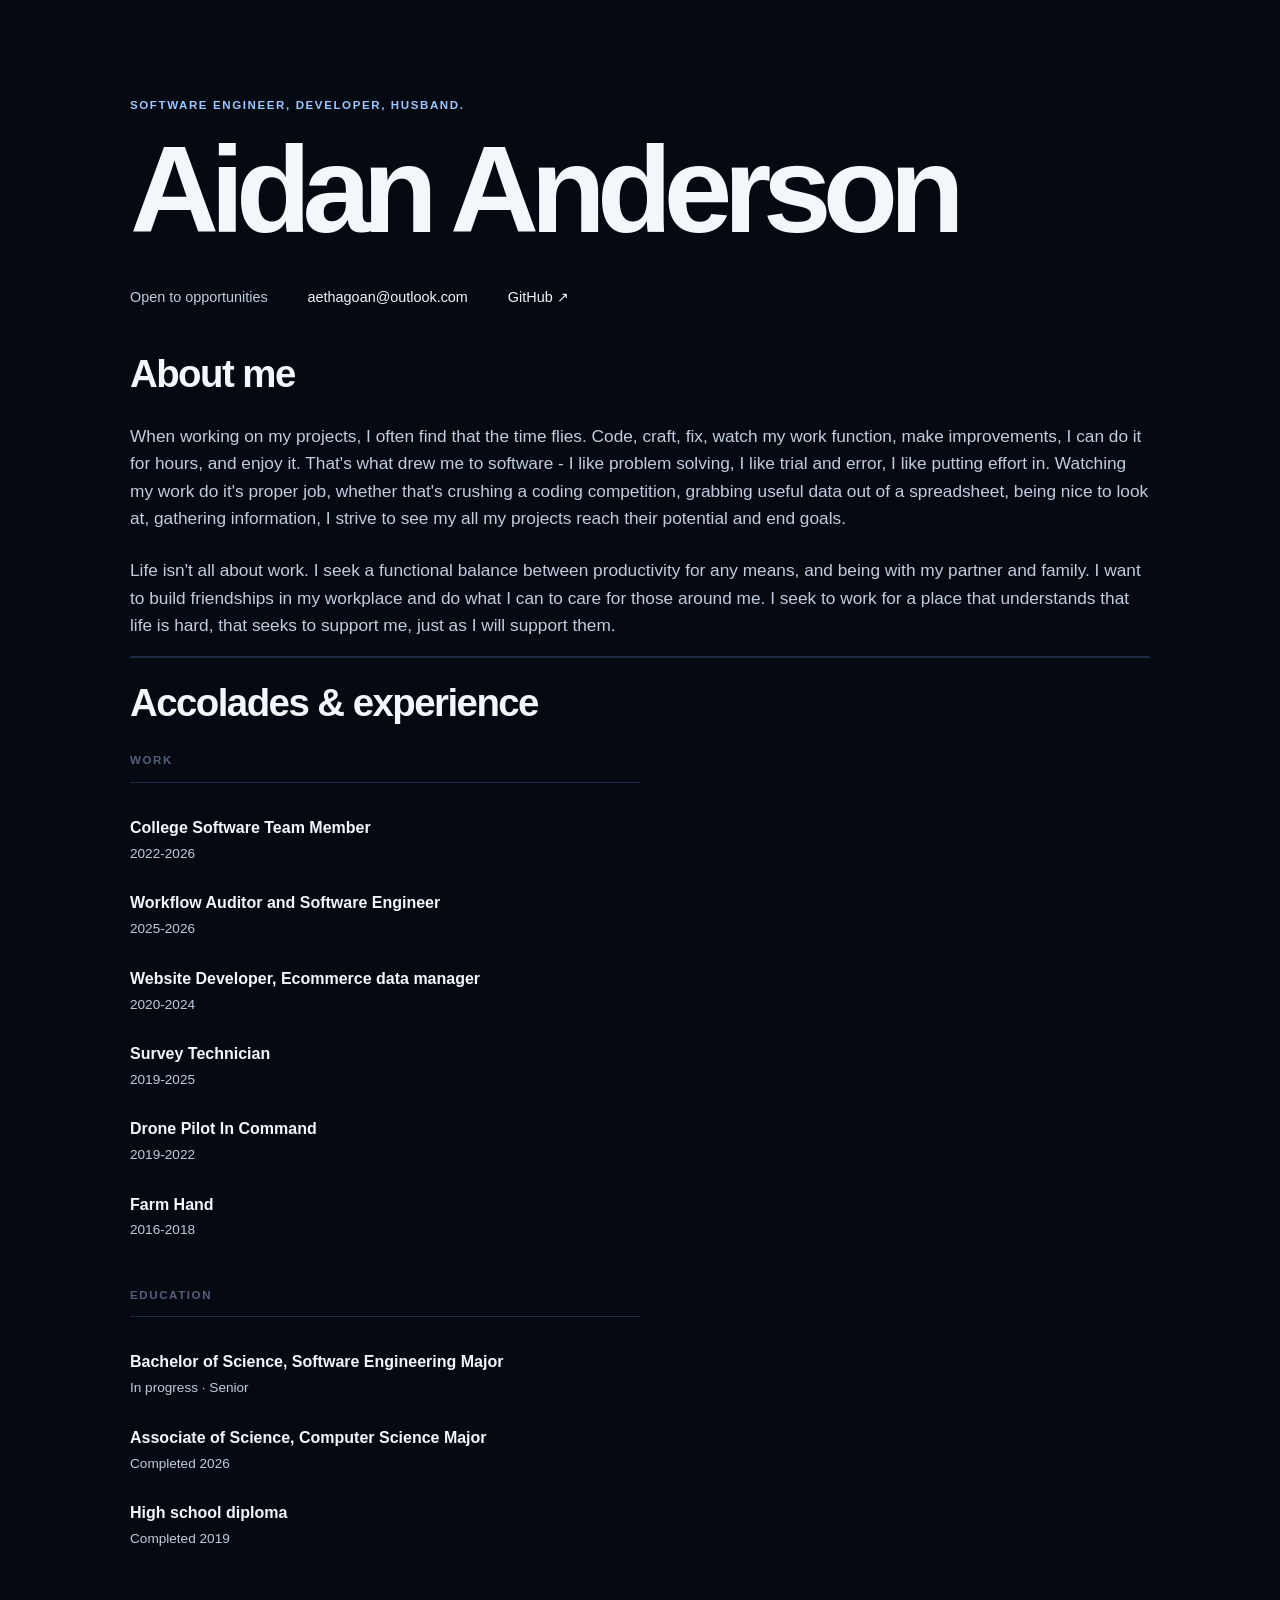
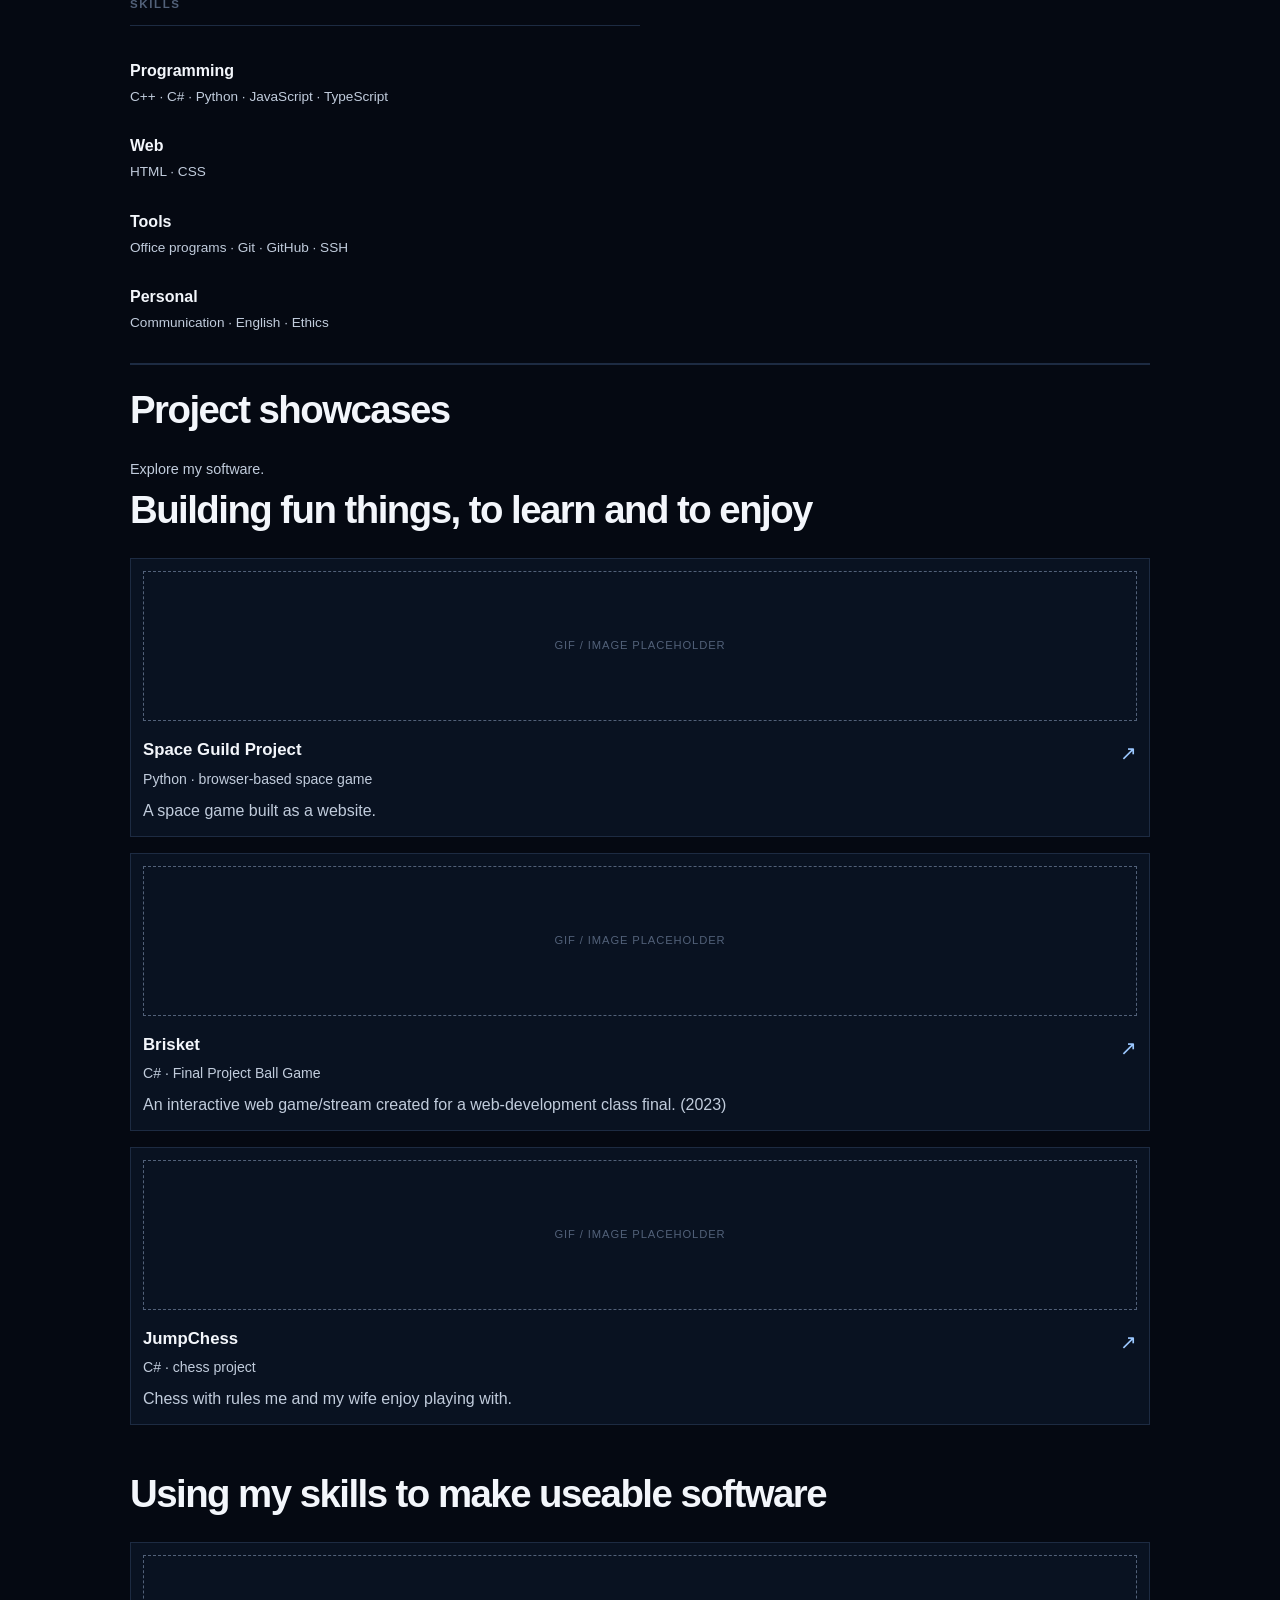
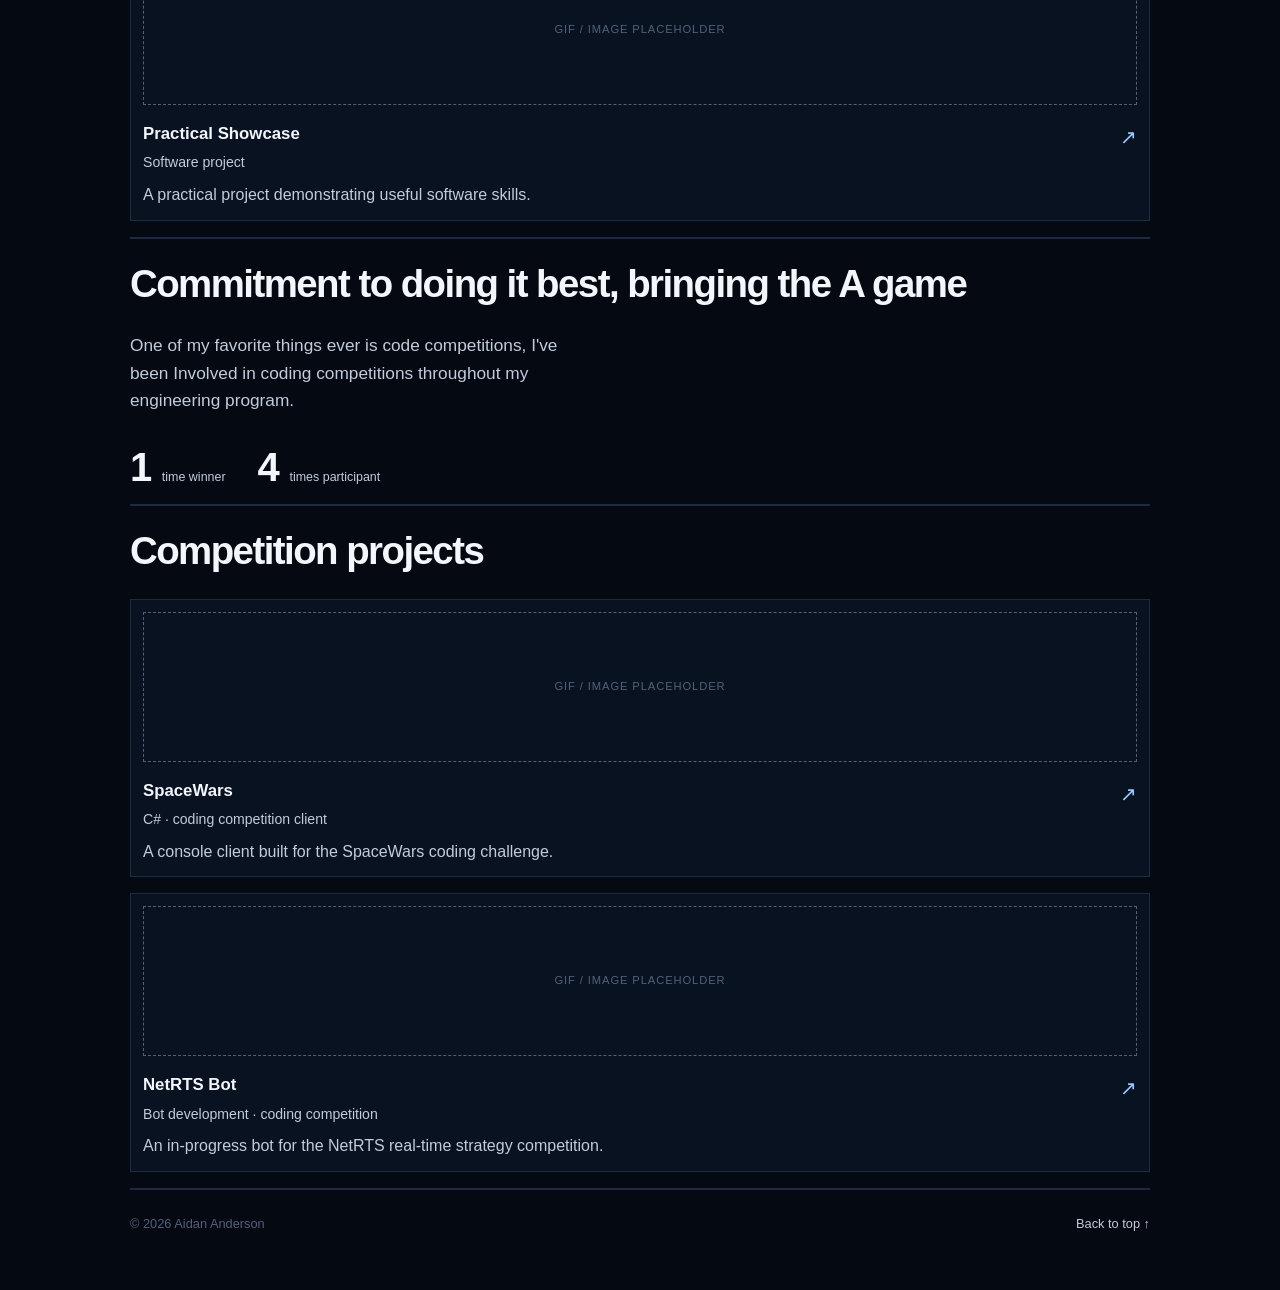
==== index.html @ ca76ed7d "add work pages" ====
<!doctype html>
<html lang="en">

<head>
  <meta charset="utf-8" />
  <meta name="viewport" content="width=device-width, initial-scale=1" />
  <meta name="description" content="Portfolio and resume for Aidan — software developer." />
  <title>Aidan Anderson | Portfolio</title>
  <link rel="stylesheet" href="styles.css" />
</head>

<body>
  <main class="page-shell" id="top">
    <header class="site-header">
      <p class="eyebrow">Software engineer, Developer, Husband.</p>
      <h1>Aidan Anderson</h1>
    </header>

    <nav class="contact-bar" aria-label="Contact links">
      <span>Open to opportunities</span>
      <a href="mailto:aethagoan@outlook.com">aethagoan@outlook.com</a>
      <a href="https://github.com/Aethagoan">GitHub <span aria-hidden="true">↗</span></a>
    </nav>

    <section class="section-block" id="about">
      <div class="section-content">
        <h3>About me</h3>
        <div class="about-copy">
          <p>
            When working on my projects, I often find that the time flies. Code, craft, fix, watch my work function, make improvements, I can do it for hours, and enjoy it. That's what drew me to software - I like problem solving, I like trial and error, I like putting effort in. Watching my work do it's proper job, whether that's crushing a coding competition, grabbing useful data out of a spreadsheet, being nice to look at, gathering information, I strive to see my all my projects reach their potential and end goals.
          </p>
          <p>
            Life isn't all about work. I seek a functional balance between productivity for any means, and being with my partner and family. I want to build friendships in my workplace and do what I can to care for those around me. I seek to work for a place that understands that life is hard, that seeks to support me, just as I will support them.
          </p>
        </div>
      </div>
    </section>

    <hr />

    <section class="section-block" id="experience">
      <div class="section-content">
        <h3>Accolades &amp; experience</h3>
        <div class="resume-grid">
          <div class="resume-item">
            <p class="item-label">Work</p>
            <ul>
              <li><a href="experience/college-software-team-member.html"><strong>College Software Team Member</strong><span>2022-2026</span></a></li>
              <li><a href="experience/workflow-auditor-software-engineer.html"><strong>Workflow Auditor and Software Engineer</strong><span>2025-2026</span></a></li>
              <li><a href="experience/website-developer-ecommerce-data-manager.html"><strong>Website Developer, Ecommerce data manager</strong><span>2020-2024</span></a></li>
              <li><a href="experience/survey-technician.html"><strong>Survey Technician</strong><span>2019-2025</span></a></li>
              <li><a href="experience/drone-pilot-in-command.html"><strong>Drone Pilot In Command</strong><span>2019-2022</span></a></li>
              <li><a href="experience/farm-hand.html"><strong>Farm Hand</strong><span>2016-2018</span></a></li>
            </ul>
          </div>
          <div class="resume-item">
            <p class="item-label">Education</p>
            <ul>
              <li><strong>Bachelor of Science, Software Engineering Major</strong><span>In progress · Senior</span></li>
              <li><strong>Associate of Science, Computer Science Major</strong><span>Completed 2026</span></li>
              <li><strong>High school diploma</strong><span>Completed 2019</span></li>
            </ul>
          </div>
          <div class="resume-item">
            <p class="item-label">Skills</p>
            <ul>
              <li><strong>Programming</strong><span>C++ · C# · Python · JavaScript · TypeScript</span></li>
              <li><strong>Web</strong><span>HTML · CSS</span></li>
              <li><strong>Tools</strong><span>Office programs · Git · GitHub · SSH</span></li>
              <li><strong>Personal</strong><span>Communication · English · Ethics</span></li>
            </ul>
          </div>
        </div>
      </div>
    </section>

    <hr />

    <section class="section-block" id="showcase">
      <div class="section-content">
        <div class="section-heading">
          <h3>Project showcases</h3>
          <p class="section-note">Explore my software.</p>
        </div>
        <div class="showcase-group">
          <h3>Building fun things, to learn and to enjoy</h3>
          <div class="project-grid">
            <a class="project-card" href="projects/project-one.html">
              <span class="project-media" aria-hidden="true">GIF / image placeholder</span>
              <span class="project-card-copy">
                <strong>Space Guild Project</strong>
                <small>Python · browser-based space game</small>
                <span class="project-description">A space game built as a website.</span>
              </span>
              <span class="arrow" aria-hidden="true">↗</span>
            </a>
            <a class="project-card" href="projects/project-two.html">
              <span class="project-media" aria-hidden="true">GIF / image placeholder</span>
              <span class="project-card-copy">
                <strong>Brisket</strong>
                <small>C# · Final Project Ball Game</small>
                <span class="project-description">An interactive web game/stream created for a web-development class final. (2023)</span>
              </span>
              <span class="arrow" aria-hidden="true">↗</span>
            </a>
            <a class="project-card" href="projects/project-three.html">
              <span class="project-media" aria-hidden="true">GIF / image placeholder</span>
              <span class="project-card-copy">
                <strong>JumpChess</strong>
                <small>C# · chess project</small>
                <span class="project-description">Chess with rules me and my wife enjoy playing with.</span>
              </span>
              <span class="arrow" aria-hidden="true">↗</span>
            </a>
          </div>
        </div>
        <div class="showcase-group">
          <h3>Using my skills to make useable software</h3>
          <div class="project-grid">
            <a class="project-card" href="projects/project-four.html">
              <span class="project-media" aria-hidden="true">GIF / image placeholder</span>
              <span class="project-card-copy">
                <strong>Practical Showcase</strong>
                <small>Software project</small>
                <span class="project-description">A practical project demonstrating useful software skills.</span>
              </span>
              <span class="arrow" aria-hidden="true">↗</span>
            </a>
          </div>
        </div>
      </div>
    </section>

    <hr />

    <section class="section-block" id="competitions">
      <div class="section-content">
        <h3>Commitment to doing it best, bringing the A game</h3>
        <div class="competition-copy">
          <p>
            One of my favorite things ever is code competitions, I've been Involved in coding competitions throughout my engineering program.
          </p>
          <div class="competition-stats">
            <div class="competition-stat">
              <strong>1</strong>
              <span>time winner</span>
            </div>
            <div class="competition-stat">
              <strong>4</strong>
              <span>times participant</span>
            </div>
          </div>
        </div>
      </div>
    </section>

    <hr />

    <section class="section-block" id="competition-projects">
      <div class="section-content">
        <h3>Competition projects</h3>
        <div class="project-grid">
          <a class="project-card" href="projects/project-five.html">
            <span class="project-media" aria-hidden="true">GIF / image placeholder</span>
            <span class="project-card-copy">
              <strong>SpaceWars</strong>
              <small>C# · coding competition client</small>
              <span class="project-description">A console client built for the SpaceWars coding challenge.</span>
            </span>
            <span class="arrow" aria-hidden="true">↗</span>
          </a>
          <a class="project-card" href="projects/project-six.html">
            <span class="project-media" aria-hidden="true">GIF / image placeholder</span>
            <span class="project-card-copy">
              <strong>NetRTS Bot</strong>
              <small>Bot development · coding competition</small>
              <span class="project-description">An in-progress bot for the NetRTS real-time strategy competition.</span>
            </span>
            <span class="arrow" aria-hidden="true">↗</span>
          </a>
        </div>
      </div>
    </section>

    <hr />

    <footer>
      <span>© 2026 Aidan Anderson</span>
      <a href="#top" aria-label="Back to top">Back to top ↑</a>
    </footer>
  </main>
</body>

</html>
---- styles.css ----
:root {
  color-scheme: dark;
  --background: #050912;
  --surface: #091221;
  --text: #f3f6fb;
  --muted: #c1ccdc;
  --faint: #526179;
  --line: #1d2b42;
  --accent: #9cc8ff;
}

* {
  box-sizing: border-box;
}

html {
  scroll-behavior: smooth;
}

body {
  margin: 0;
  min-width: 320px;
  background: var(--background);
  color: var(--text);
  font-family: Arial, Helvetica, sans-serif;
  line-height: 1.6;
  text-align: left;
}

.page-shell {
  width: min(100% - 3rem, 1020px);
  margin: 0 auto;
  padding: 6rem 0 2rem;
}

.site-header {
  max-width: none;
}

.eyebrow,
.item-label {
  margin: 0 0 1.2rem;
  color: var(--accent);
  font-size: 0.72rem;
  font-weight: 700;
  letter-spacing: 0.14em;
  text-transform: uppercase;
}

h1,
h2,
p {
  margin-top: 0;
}

h1 {
  margin-bottom: 1.35rem;
  font-size: clamp(2.5rem, 10vw, 7.7rem);
  letter-spacing: -0.07em;
  line-height: 0.9;
  white-space: nowrap;
}

.experience-page h1 {
  font-size: clamp(1.25rem, 5vw, 3.85rem);
  line-height: 1.1;
  white-space: nowrap;
}

h2,
h3 {
  margin-bottom:1.7rem;
  margin-top:.5rem;
  font-size: clamp(1.7rem, 3vw, 2.45rem);
  letter-spacing: -0.04em;
  line-height: 1.1;
}

.intro {
  max-width: none;
  margin-bottom: 0;
  color: var(--muted);
  font-size: 1.3rem;
}

hr {
  height: 2px;
  margin: 0;
  border: 0;
  background: var(--line);
}

.contact-bar {
  display: flex;
  flex-wrap: wrap;
  gap: 1.5rem 2.5rem;
  align-items: center;
  justify-content: left;
  padding: 1.25rem 0;
  color: var(--muted);
  font-size: 0.9rem;
}

a {
  color: var(--text);
  text-decoration: none;
}

a:hover,
a:focus-visible {
  color: var(--accent);
}

.contact-bar a:first-child {
  color: var(--accent);
}

.section-block {
  padding: 1rem 0 1rem;
}

.section-content {
  min-width: 0;
}

.about-copy {
  color: var(--muted);
  font-size: 1.08rem;
}

.about-copy p + p {
  margin-top: 1.5rem;
}

.about-copy p {
  margin-bottom: 0;
}

.section-heading {
  display: block;
}

.section-heading p {
  margin: 0;
  color: var(--muted);
  font-size: 0.9rem;
}

.section-heading .section-note {
  margin-left: 0;
}

.showcase-group + .showcase-group {
  margin-top: 3rem;
}

.project-grid {
  display: grid;
  gap: 1rem;
}

.project-card {
  display: grid;
  grid-template-columns: 1fr auto;
  gap: 1rem;
  padding: 0.75rem;
  border: 1px solid var(--line);
  background: var(--surface);
  transition: border-color 160ms ease, transform 160ms ease;
}

.project-card:hover,
.project-card:focus-visible {
  border-color: var(--accent);
  transform: translateY(-2px);
}

.project-media {
  display: flex;
  grid-column: 1 / -1;
  min-height: 150px;
  align-items: center;
  justify-content: center;
  border: 1px dashed var(--faint);
  color: var(--faint);
  font-size: 0.7rem;
  letter-spacing: 0.08em;
  text-transform: uppercase;
}

.project-card-copy strong,
.project-card-copy small {
  display: block;
}

.project-card-copy strong {
  margin-bottom: 0.2rem;
  font-size: 1.05rem;
}

.project-card-copy small {
  color: var(--muted);
  font-size: 0.88rem;
}

.project-description {
  display: block;
  margin-top: 0.5rem;
  color: var(--muted);
  font-size: 1rem;
}

.arrow {
  color: var(--accent);
  font-size: 1.25rem;
}

.resume-grid {
  display: grid;
  gap: 2rem;
}

.item-label {
  padding-bottom: 0.75rem;
  border-bottom: 1px solid var(--line);
  width: 50%;
  color: var(--faint);
}

ul {
  margin: 0;
  padding: 0;
  list-style: none;
}

li {
  display: flex;
  flex-direction: column;
  gap: 0.15rem;
  padding: 0.8rem 0;
}

li span {
  color: var(--muted);
  font-size: 0.85rem;
}

.resume-item li a {
  display: flex;
  flex-direction: column;
  gap: 0.15rem;
}

footer {
  display: flex;
  justify-content: space-between;
  padding: 1.5rem 0;
  color: var(--faint);
  font-size: 0.8rem;
}

footer a {
  color: var(--muted);
}

.competition-copy {
  display: grid;
  gap: 1rem;
  color: var(--muted);
}

.competition-copy p {
  margin: 0;
  max-width: 470px;
  font-size: 1.08rem;
}

.competition-stat {
  display: flex;
  align-items: baseline;
  gap: 0.6rem;
}

.competition-stats {
  display: flex;
  flex-wrap: wrap;
  gap: 2rem;
  padding-top: 1rem;
}

.competition-stat strong,
.competition-stat span {
  display: block;
}

.competition-stat strong {
  color: var(--text);
  font-size: 2.5rem;
  line-height: 1;
}

.competition-stat span {
  margin-top: 0.4rem;
  font-size: 0.78rem;
  white-space: nowrap;
}

@media (max-width: 680px) {
  .page-shell {
    width: min(100% - 2rem, 1020px);
    padding-top: 3.5rem;
  }

  .site-header {
    padding-bottom: 0rem;
  }

  .location {
    width: 100%;
    margin-left: 0;
  }

  .section-block {
    padding: 3.5rem 0;
  }

  .about-copy,
  .resume-grid,
  .competition-copy {
    gap: 1.5rem;
  }

  .competition-stat {
    padding-top: 1rem;
  }

  .section-heading {
    display: block;
  }

  .section-heading h2 {
    margin-bottom: 0.6rem;
  }
}
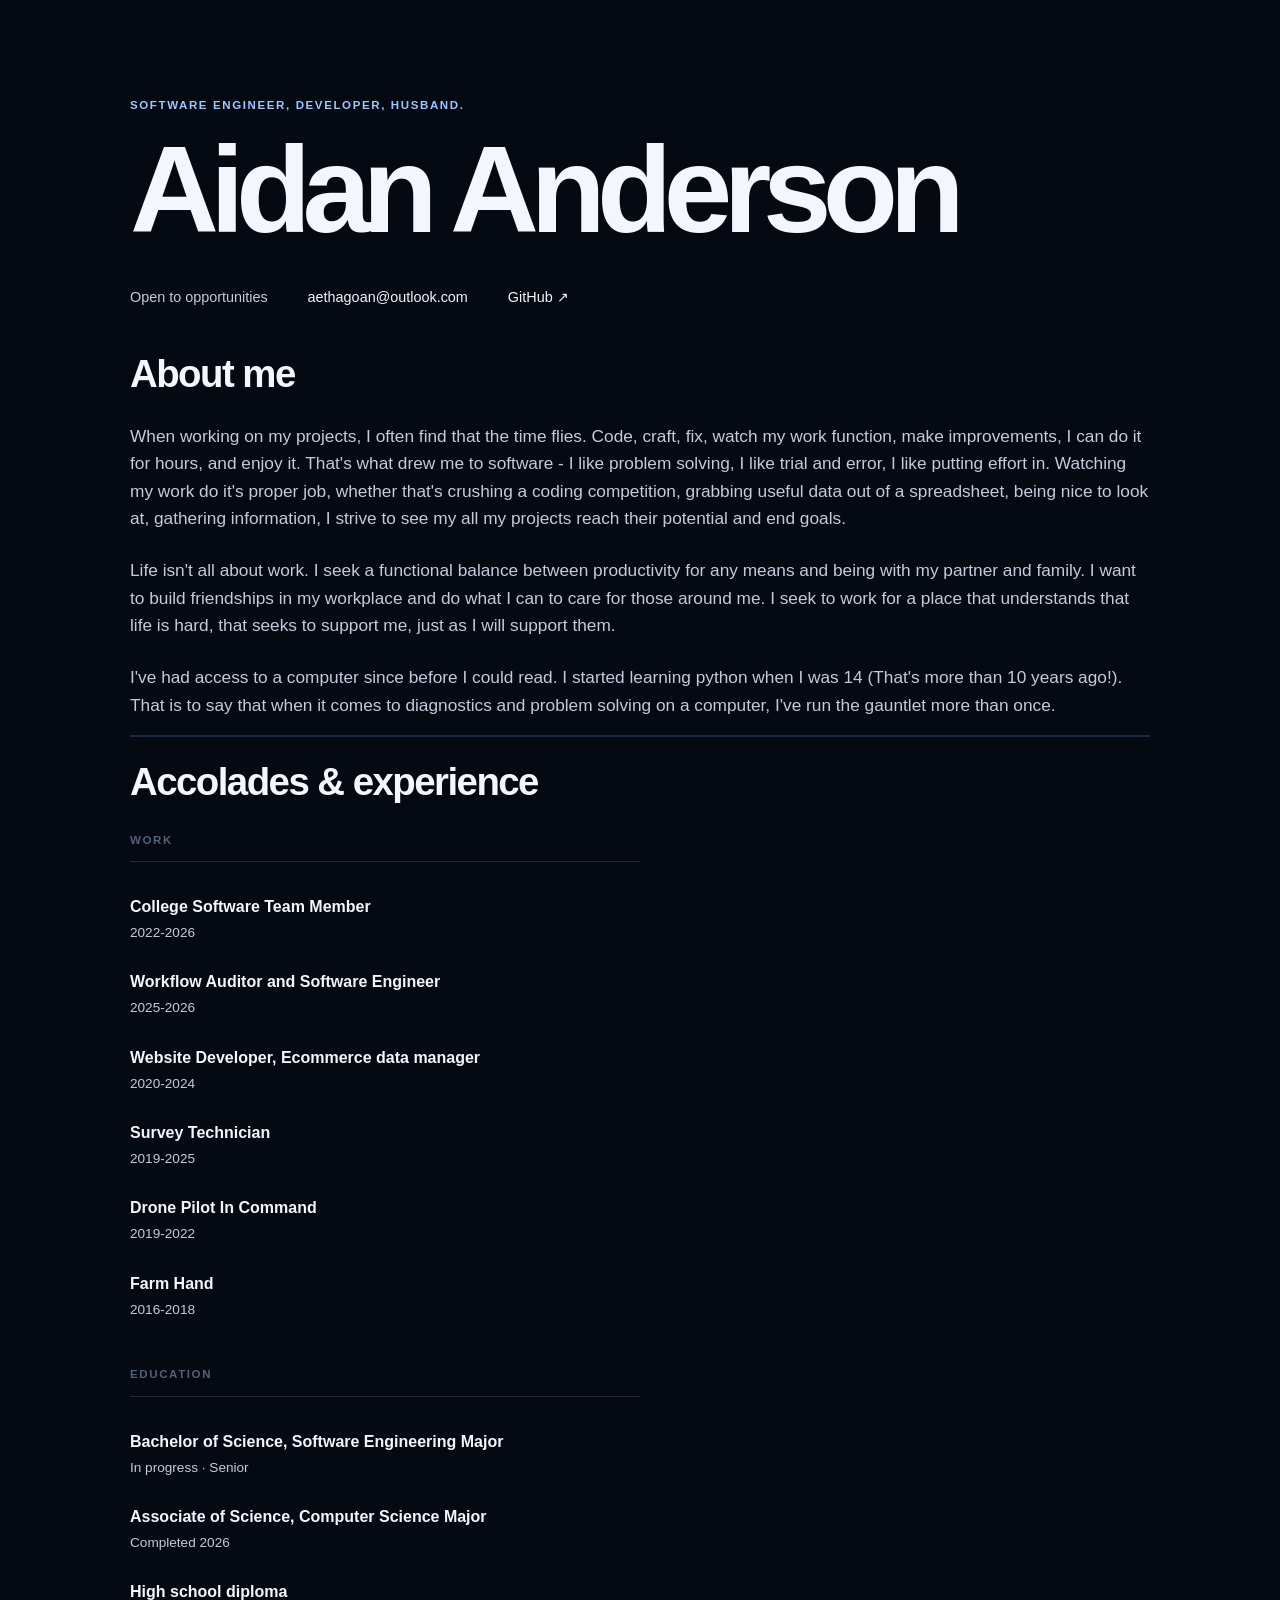
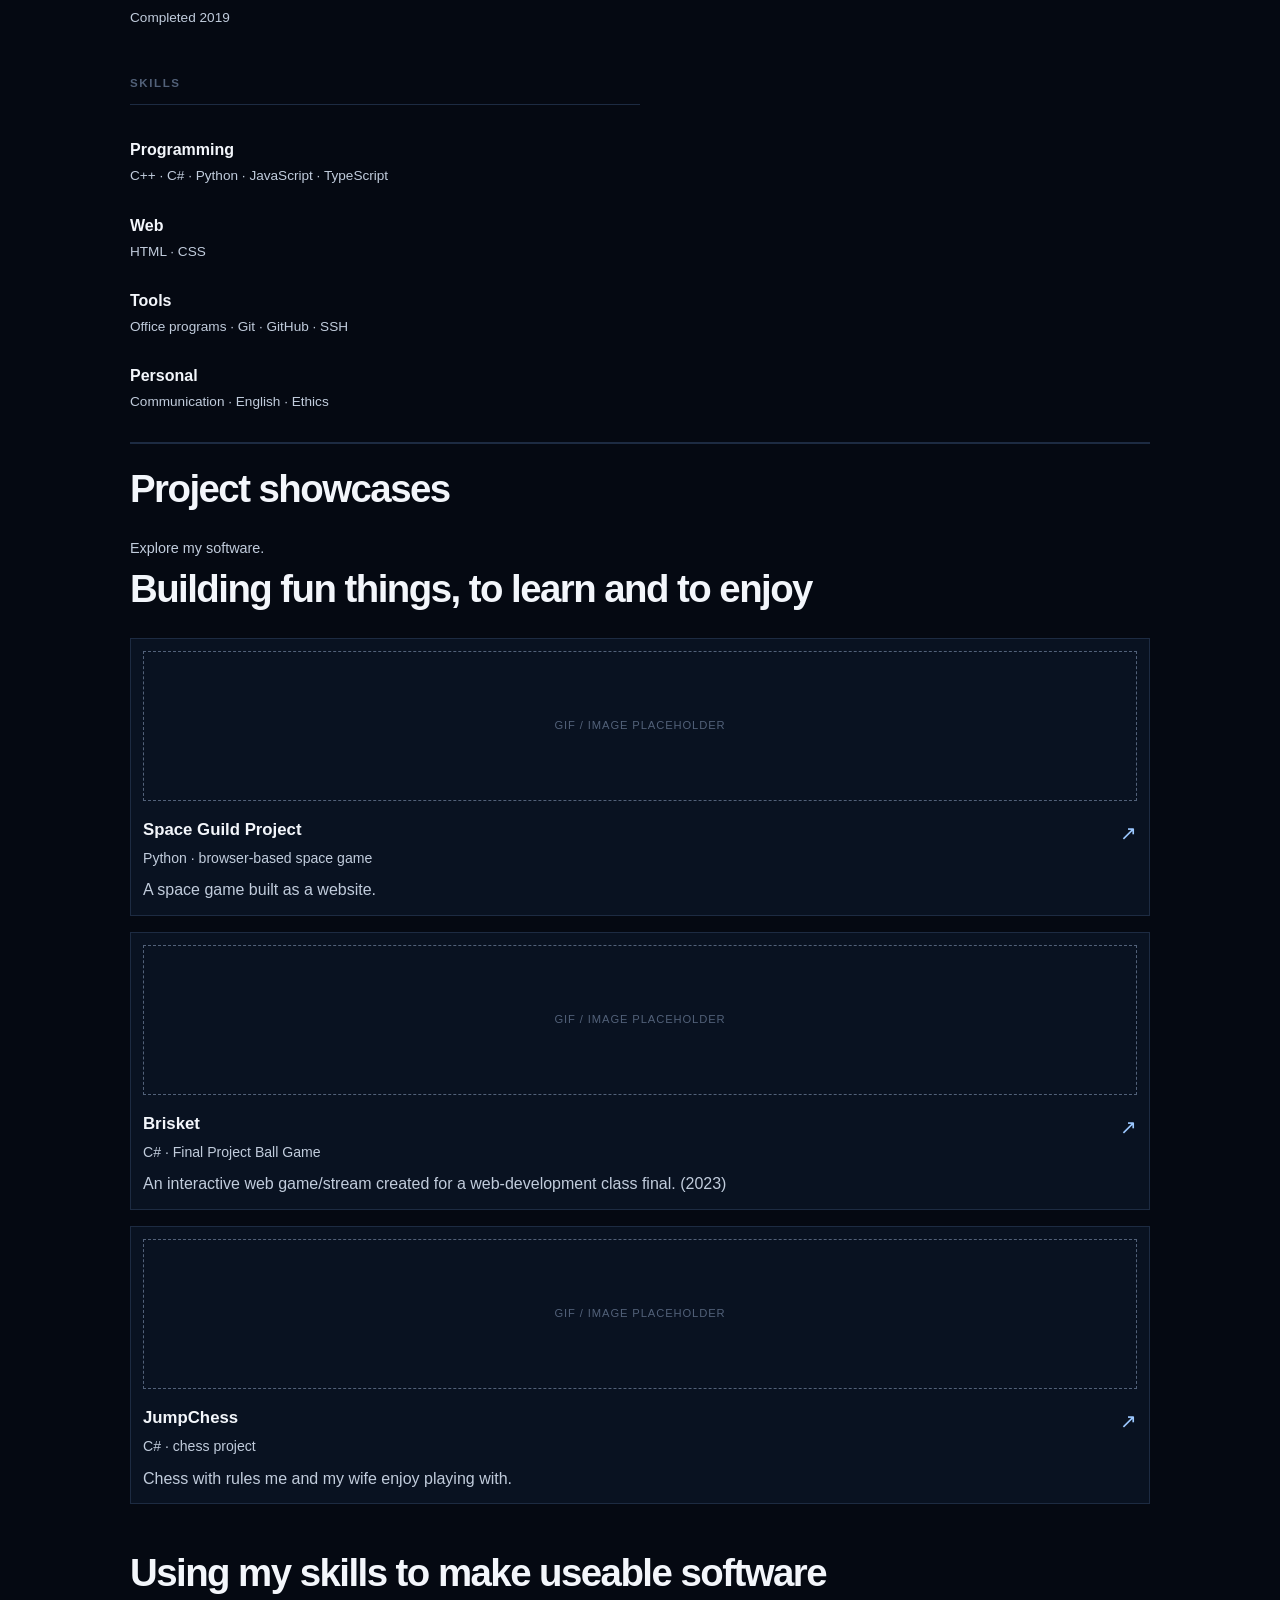
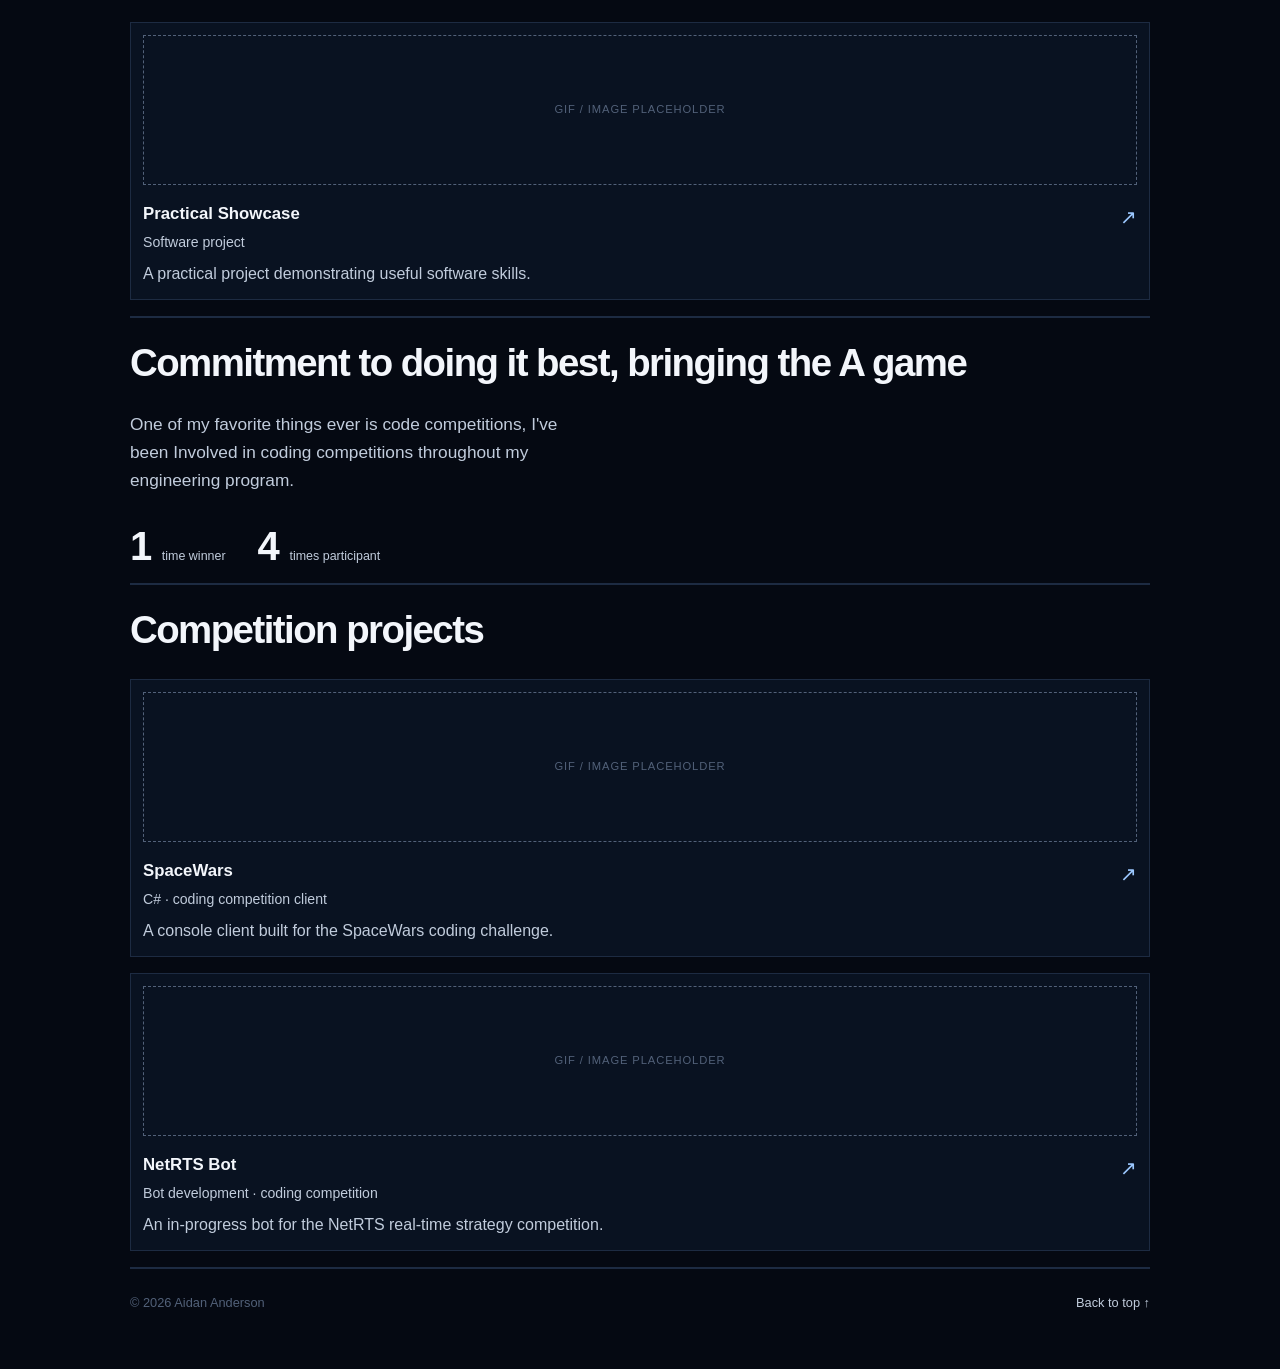
==== commit fa26c042: "back buttons, links to index, styling" ====
--- a/index.html
+++ b/index.html
@@ -13,7 +13,7 @@
   <main class="page-shell" id="top">
     <header class="site-header">
       <p class="eyebrow">Software engineer, Developer, Husband.</p>
-      <h1>Aidan Anderson</h1>
+      <h1><a href="index.html">Aidan Anderson</a></h1>
     </header>
 
     <nav class="contact-bar" aria-label="Contact links">
@@ -27,11 +27,21 @@
         <h3>About me</h3>
         <div class="about-copy">
           <p>
-            When working on my projects, I often find that the time flies. Code, craft, fix, watch my work function, make improvements, I can do it for hours, and enjoy it. That's what drew me to software - I like problem solving, I like trial and error, I like putting effort in. Watching my work do it's proper job, whether that's crushing a coding competition, grabbing useful data out of a spreadsheet, being nice to look at, gathering information, I strive to see my all my projects reach their potential and end goals.
+            When working on my projects, I often find that the time flies. Code, craft, fix, watch my work function,
+            make improvements, I can do it for hours, and enjoy it. That's what drew me to software - I like problem
+            solving, I like trial and error, I like putting effort in. Watching my work do it's proper job, whether
+            that's crushing a coding competition, grabbing useful data out of a spreadsheet, being nice to look at,
+            gathering information, I strive to see my all my projects reach their potential and end goals.
           </p>
           <p>
-            Life isn't all about work. I seek a functional balance between productivity for any means, and being with my partner and family. I want to build friendships in my workplace and do what I can to care for those around me. I seek to work for a place that understands that life is hard, that seeks to support me, just as I will support them.
+            Life isn't all about work. I seek a functional balance between productivity for any means and being with my
+            partner and family. I want to build friendships in my workplace and do what I can to care for those around
+            me. I seek to work for a place that understands that life is hard, that seeks to support me, just as I will
+            support them.
           </p>
+          <p>I've had access to a computer since before I could read. I started learning python when I was 14 (That's
+            more than 10 years ago!). That is to say that when it comes to diagnostics and problem solving on a
+            computer, I've run the gauntlet more than once.</p>
         </div>
       </div>
     </section>
@@ -45,11 +55,16 @@
           <div class="resume-item">
             <p class="item-label">Work</p>
             <ul>
-              <li><a href="experience/college-software-team-member.html"><strong>College Software Team Member</strong><span>2022-2026</span></a></li>
-              <li><a href="experience/workflow-auditor-software-engineer.html"><strong>Workflow Auditor and Software Engineer</strong><span>2025-2026</span></a></li>
-              <li><a href="experience/website-developer-ecommerce-data-manager.html"><strong>Website Developer, Ecommerce data manager</strong><span>2020-2024</span></a></li>
-              <li><a href="experience/survey-technician.html"><strong>Survey Technician</strong><span>2019-2025</span></a></li>
-              <li><a href="experience/drone-pilot-in-command.html"><strong>Drone Pilot In Command</strong><span>2019-2022</span></a></li>
+              <li><a href="experience/college-software-team-member.html"><strong>College Software Team
+                    Member</strong><span>2022-2026</span></a></li>
+              <li><a href="experience/workflow-auditor-software-engineer.html"><strong>Workflow Auditor and Software
+                    Engineer</strong><span>2025-2026</span></a></li>
+              <li><a href="experience/website-developer-ecommerce-data-manager.html"><strong>Website Developer,
+                    Ecommerce data manager</strong><span>2020-2024</span></a></li>
+              <li><a href="experience/survey-technician.html"><strong>Survey
+                    Technician</strong><span>2019-2025</span></a></li>
+              <li><a href="experience/drone-pilot-in-command.html"><strong>Drone Pilot In
+                    Command</strong><span>2019-2022</span></a></li>
               <li><a href="experience/farm-hand.html"><strong>Farm Hand</strong><span>2016-2018</span></a></li>
             </ul>
           </div>
@@ -99,7 +114,8 @@
               <span class="project-card-copy">
                 <strong>Brisket</strong>
                 <small>C# · Final Project Ball Game</small>
-                <span class="project-description">An interactive web game/stream created for a web-development class final. (2023)</span>
+                <span class="project-description">An interactive web game/stream created for a web-development class
+                  final. (2023)</span>
               </span>
               <span class="arrow" aria-hidden="true">↗</span>
             </a>
@@ -138,7 +154,8 @@
         <h3>Commitment to doing it best, bringing the A game</h3>
         <div class="competition-copy">
           <p>
-            One of my favorite things ever is code competitions, I've been Involved in coding competitions throughout my engineering program.
+            One of my favorite things ever is code competitions, I've been Involved in coding competitions throughout my
+            engineering program.
           </p>
           <div class="competition-stats">
             <div class="competition-stat">
--- a/styles.css
+++ b/styles.css
@@ -263,6 +263,18 @@
   color: var(--muted);
 }
 
+.experience-page .site-header h1 {
+  font-size: clamp(1.5rem,5vw,3rem);
+  margin-top:0.4rem;
+  margin-bottom:0.4rem;
+}
+
+.project-page .site-header h1 {
+  font-size: clamp(1.5rem,5vw,3rem);
+  margin-top:0.4rem;
+  margin-bottom:0.4rem;
+}
+
 .competition-copy {
   display: grid;
   gap: 1rem;
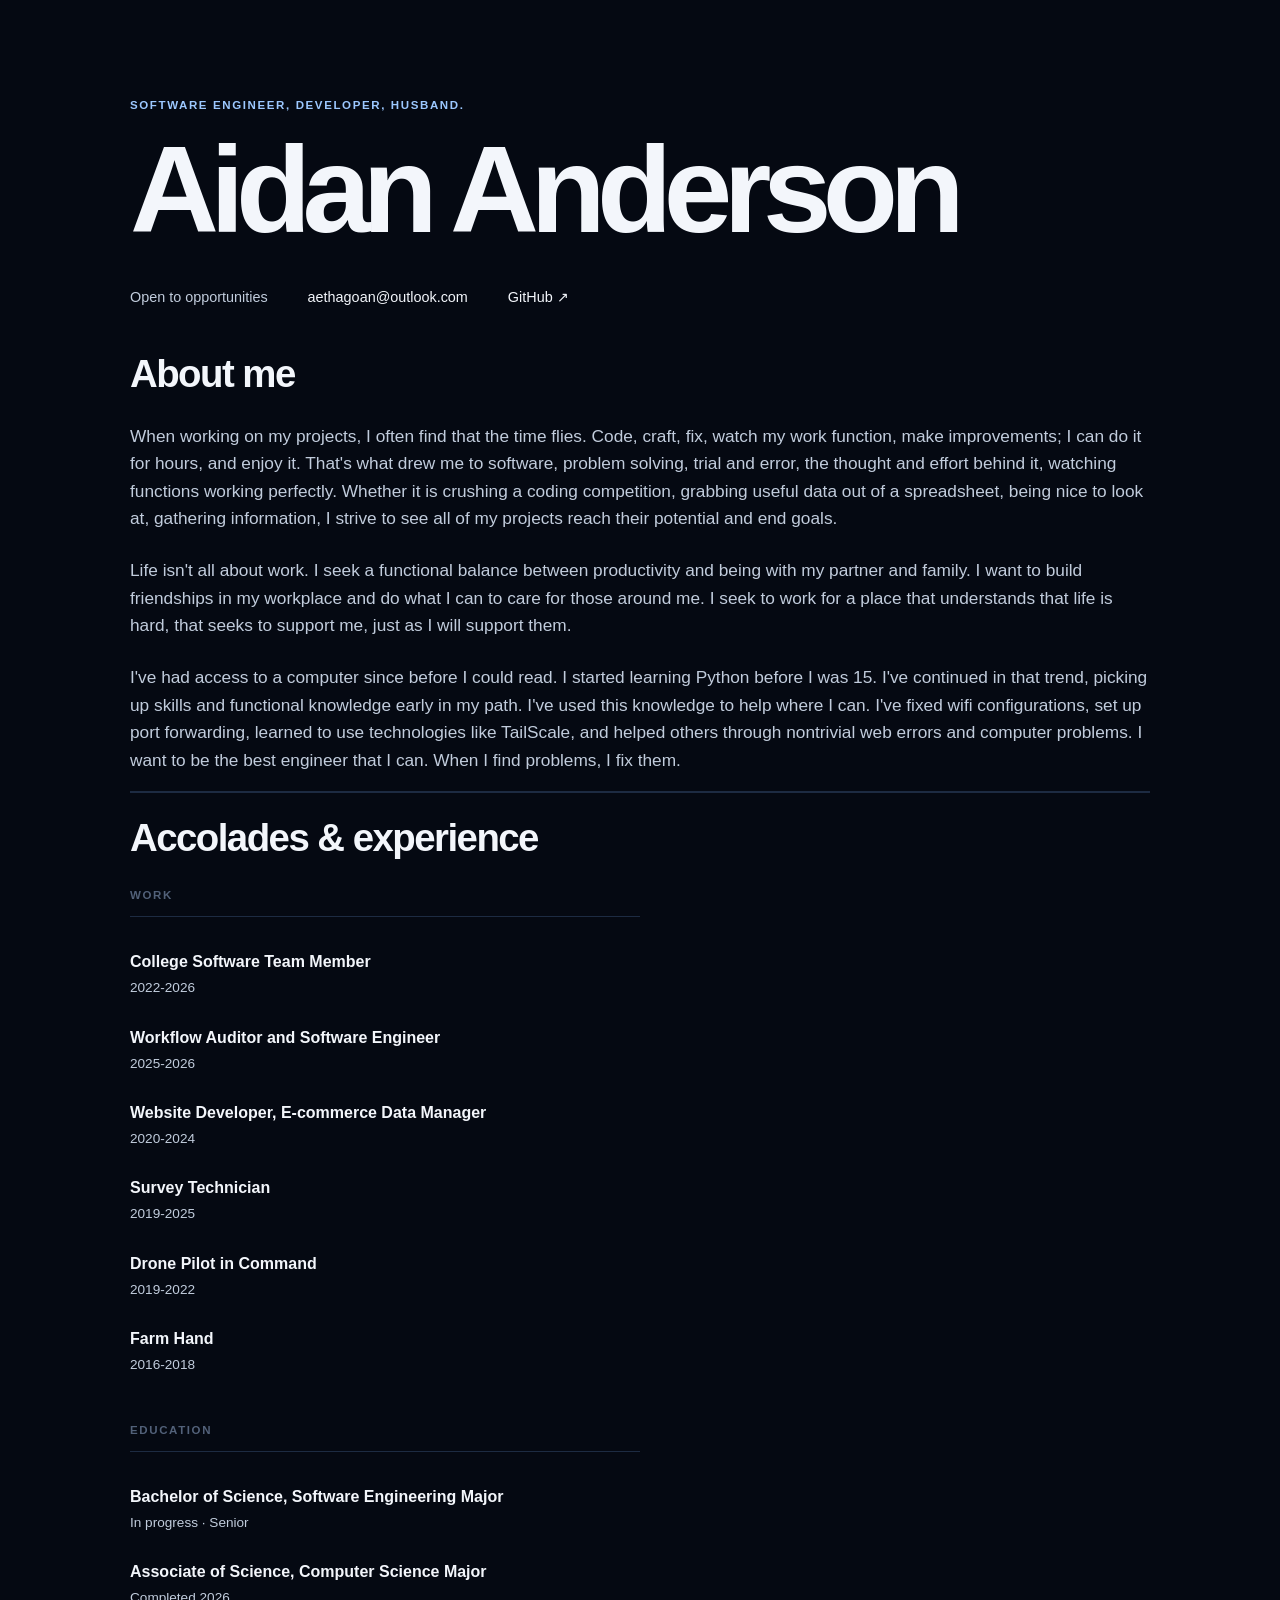
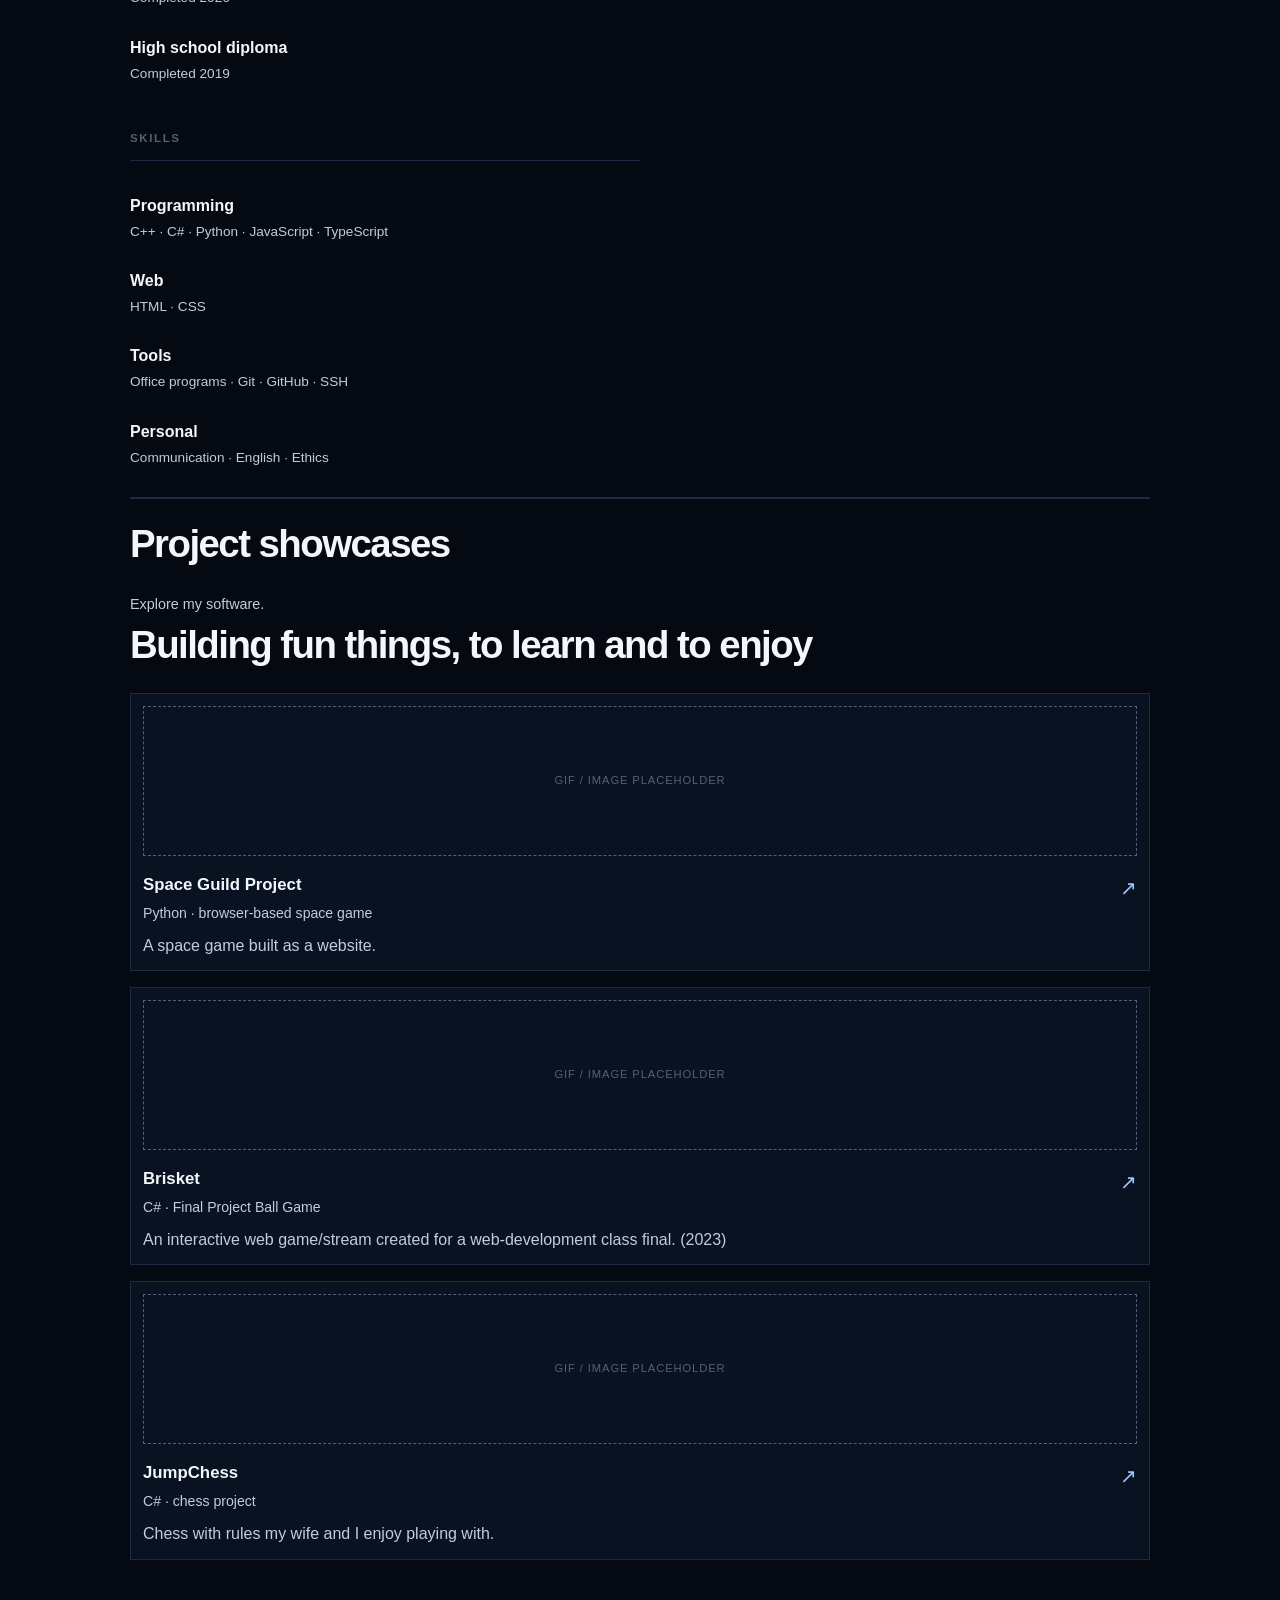
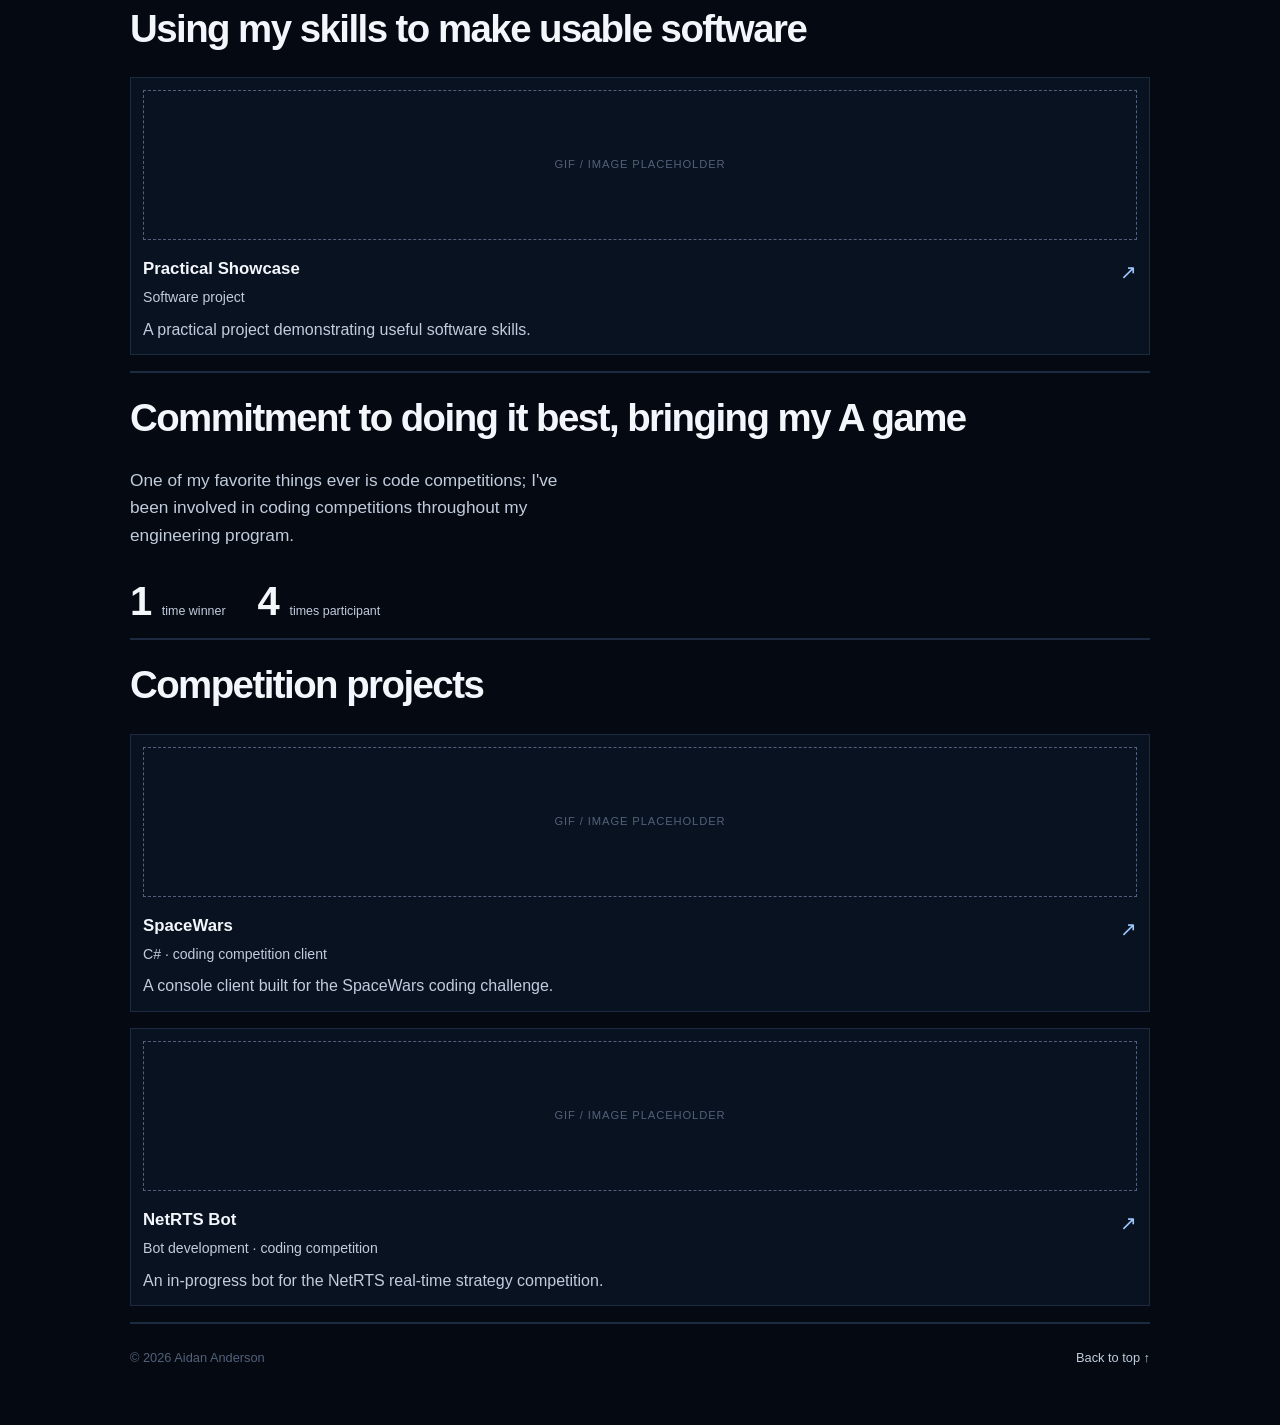
==== commit 76af0f09: "better about me section" ====
--- a/index.html
+++ b/index.html
@@ -12,7 +12,7 @@
 <body>
   <main class="page-shell" id="top">
     <header class="site-header">
-      <p class="eyebrow">Software engineer, Developer, Husband.</p>
+      <p class="eyebrow">Software Engineer, Developer, Husband.</p>
       <h1><a href="index.html">Aidan Anderson</a></h1>
     </header>
 
@@ -28,20 +28,22 @@
         <div class="about-copy">
           <p>
             When working on my projects, I often find that the time flies. Code, craft, fix, watch my work function,
-            make improvements, I can do it for hours, and enjoy it. That's what drew me to software - I like problem
-            solving, I like trial and error, I like putting effort in. Watching my work do it's proper job, whether
-            that's crushing a coding competition, grabbing useful data out of a spreadsheet, being nice to look at,
-            gathering information, I strive to see my all my projects reach their potential and end goals.
+            make improvements; I can do it for hours, and enjoy it. That's what drew me to software, problem
+            solving, trial and error, the thought and effort behind it, watching functions working perfectly. Whether
+            it is crushing a coding competition, grabbing useful data out of a spreadsheet, being nice to look at,
+            gathering information, I strive to see all of my projects reach their potential and end goals.
           </p>
           <p>
-            Life isn't all about work. I seek a functional balance between productivity for any means and being with my
+            Life isn't all about work. I seek a functional balance between productivity and being with my
             partner and family. I want to build friendships in my workplace and do what I can to care for those around
             me. I seek to work for a place that understands that life is hard, that seeks to support me, just as I will
             support them.
           </p>
-          <p>I've had access to a computer since before I could read. I started learning python when I was 14 (That's
-            more than 10 years ago!). That is to say that when it comes to diagnostics and problem solving on a
-            computer, I've run the gauntlet more than once.</p>
+          <p>I've had access to a computer since before I could read. I started learning Python before I was 15. I've
+            continued in that trend, picking up skills and functional knowledge early in my path. I've used this
+            knowledge to help where I can. I've fixed wifi configurations, set up port forwarding, learned to use
+            technologies like TailScale, and helped others through nontrivial web errors and computer problems. I want
+            to be the best engineer that I can. When I find problems, I fix them.</p>
         </div>
       </div>
     </section>
@@ -60,10 +62,10 @@
               <li><a href="experience/workflow-auditor-software-engineer.html"><strong>Workflow Auditor and Software
                     Engineer</strong><span>2025-2026</span></a></li>
               <li><a href="experience/website-developer-ecommerce-data-manager.html"><strong>Website Developer,
-                    Ecommerce data manager</strong><span>2020-2024</span></a></li>
+                    E-commerce Data Manager</strong><span>2020-2024</span></a></li>
               <li><a href="experience/survey-technician.html"><strong>Survey
                     Technician</strong><span>2019-2025</span></a></li>
-              <li><a href="experience/drone-pilot-in-command.html"><strong>Drone Pilot In
+              <li><a href="experience/drone-pilot-in-command.html"><strong>Drone Pilot in
                     Command</strong><span>2019-2022</span></a></li>
               <li><a href="experience/farm-hand.html"><strong>Farm Hand</strong><span>2016-2018</span></a></li>
             </ul>
@@ -124,14 +126,14 @@
               <span class="project-card-copy">
                 <strong>JumpChess</strong>
                 <small>C# · chess project</small>
-                <span class="project-description">Chess with rules me and my wife enjoy playing with.</span>
+                <span class="project-description">Chess with rules my wife and I enjoy playing with.</span>
               </span>
               <span class="arrow" aria-hidden="true">↗</span>
             </a>
           </div>
         </div>
         <div class="showcase-group">
-          <h3>Using my skills to make useable software</h3>
+          <h3>Using my skills to make usable software</h3>
           <div class="project-grid">
             <a class="project-card" href="projects/project-four.html">
               <span class="project-media" aria-hidden="true">GIF / image placeholder</span>
@@ -151,10 +153,10 @@
 
     <section class="section-block" id="competitions">
       <div class="section-content">
-        <h3>Commitment to doing it best, bringing the A game</h3>
+        <h3>Commitment to doing it best, bringing my A game</h3>
         <div class="competition-copy">
           <p>
-            One of my favorite things ever is code competitions, I've been Involved in coding competitions throughout my
+            One of my favorite things ever is code competitions; I've been involved in coding competitions throughout my
             engineering program.
           </p>
           <div class="competition-stats">
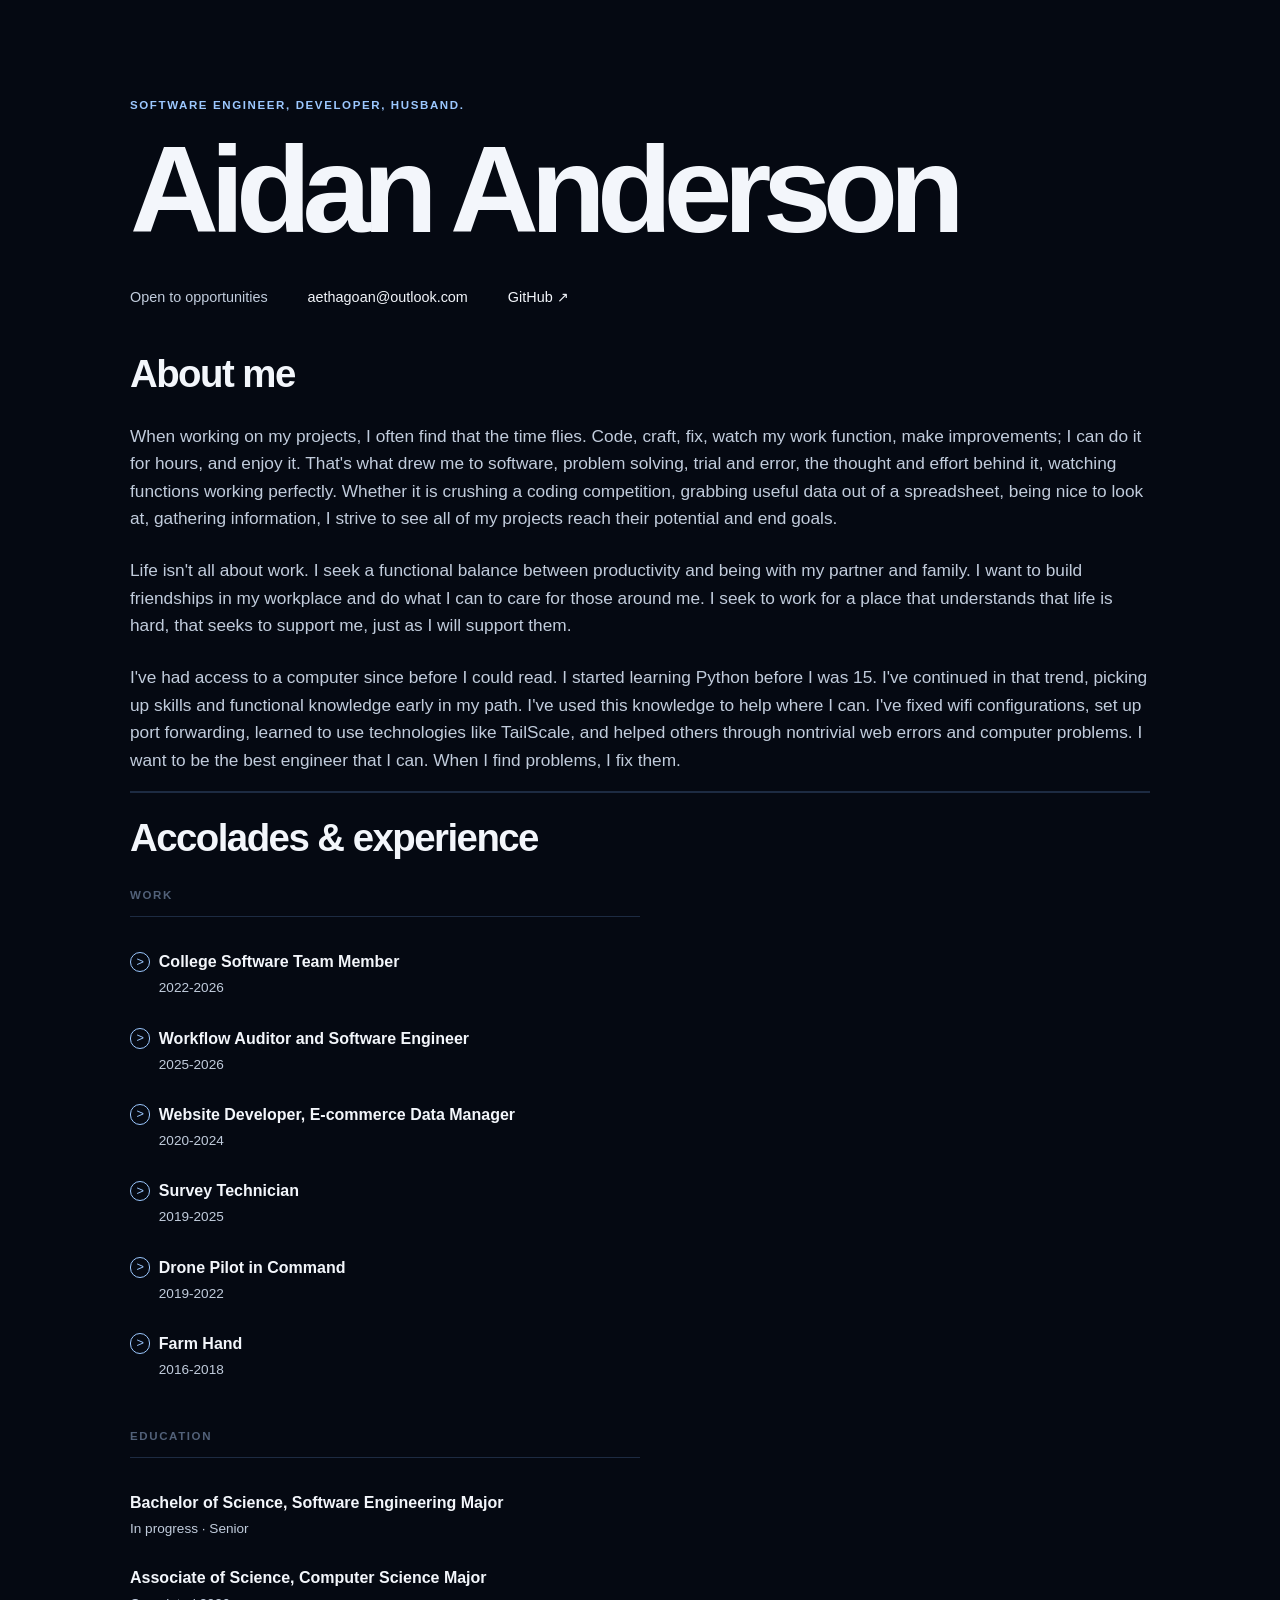
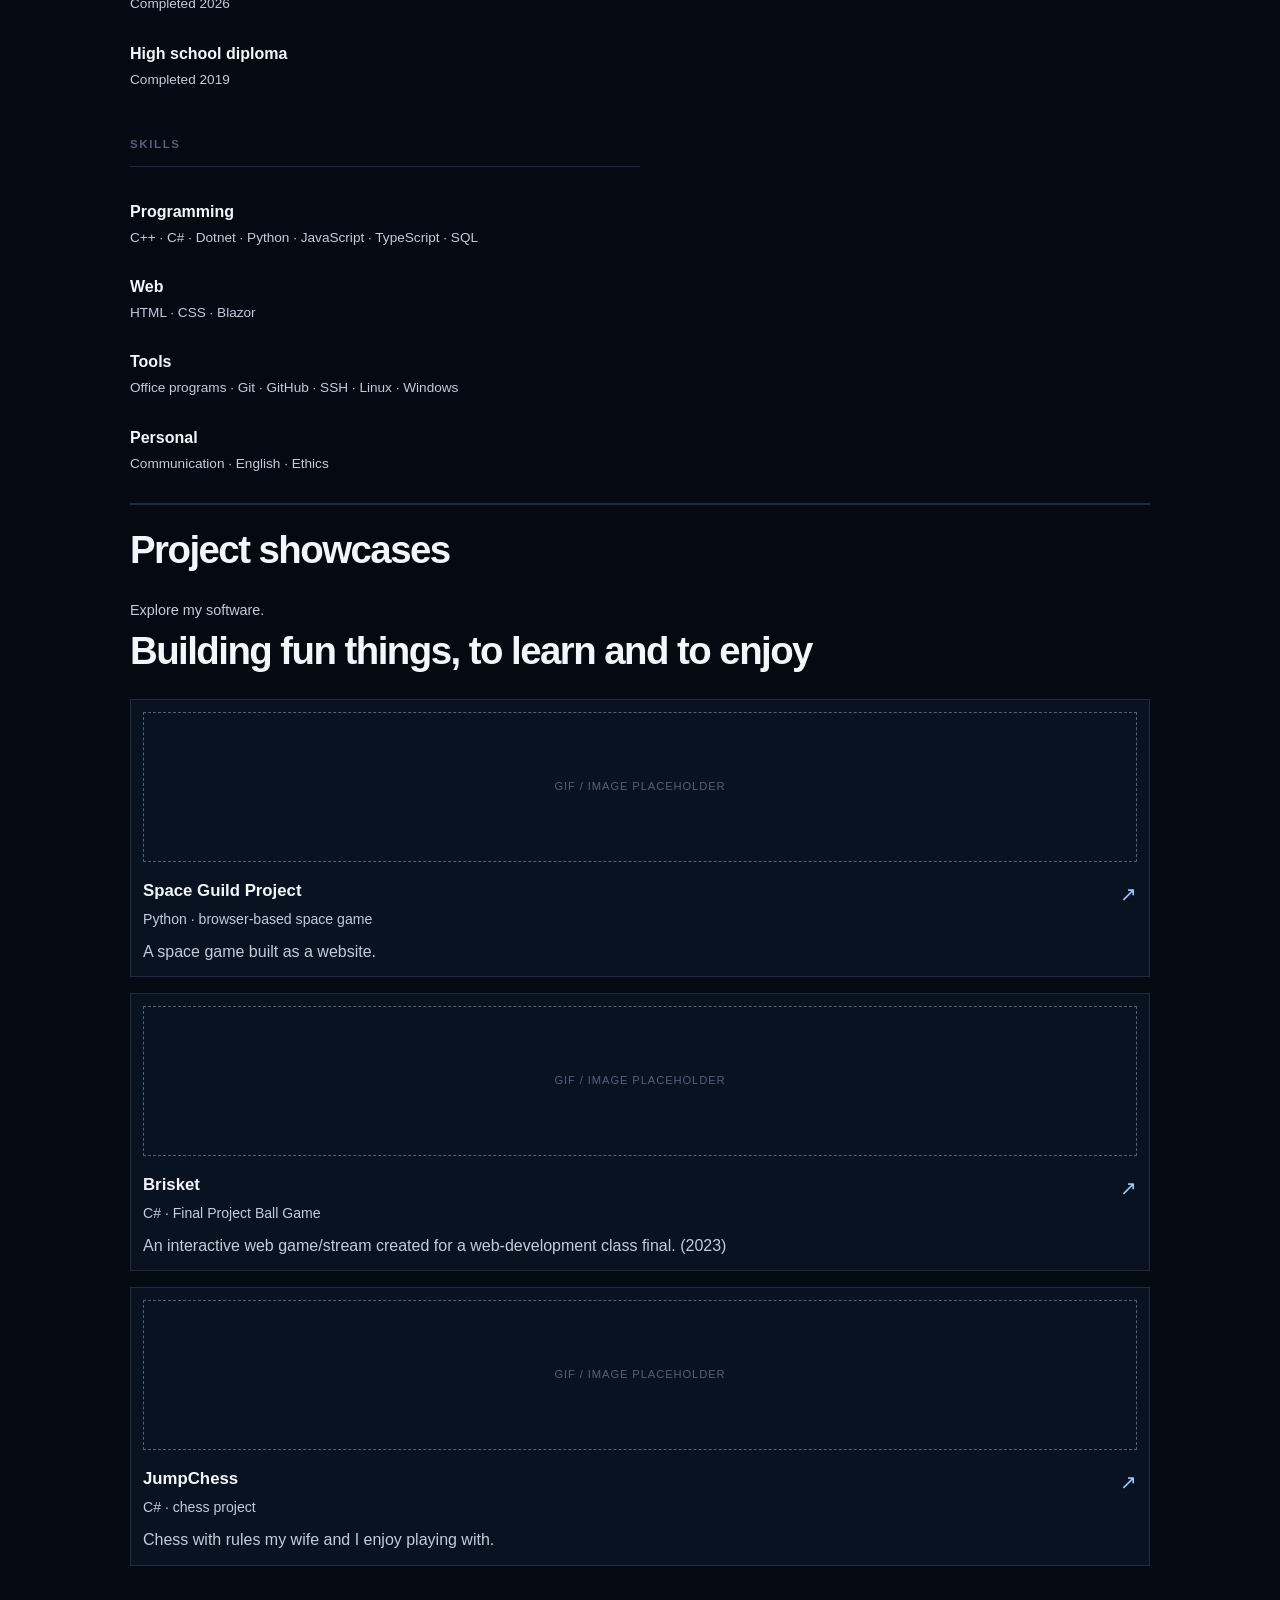
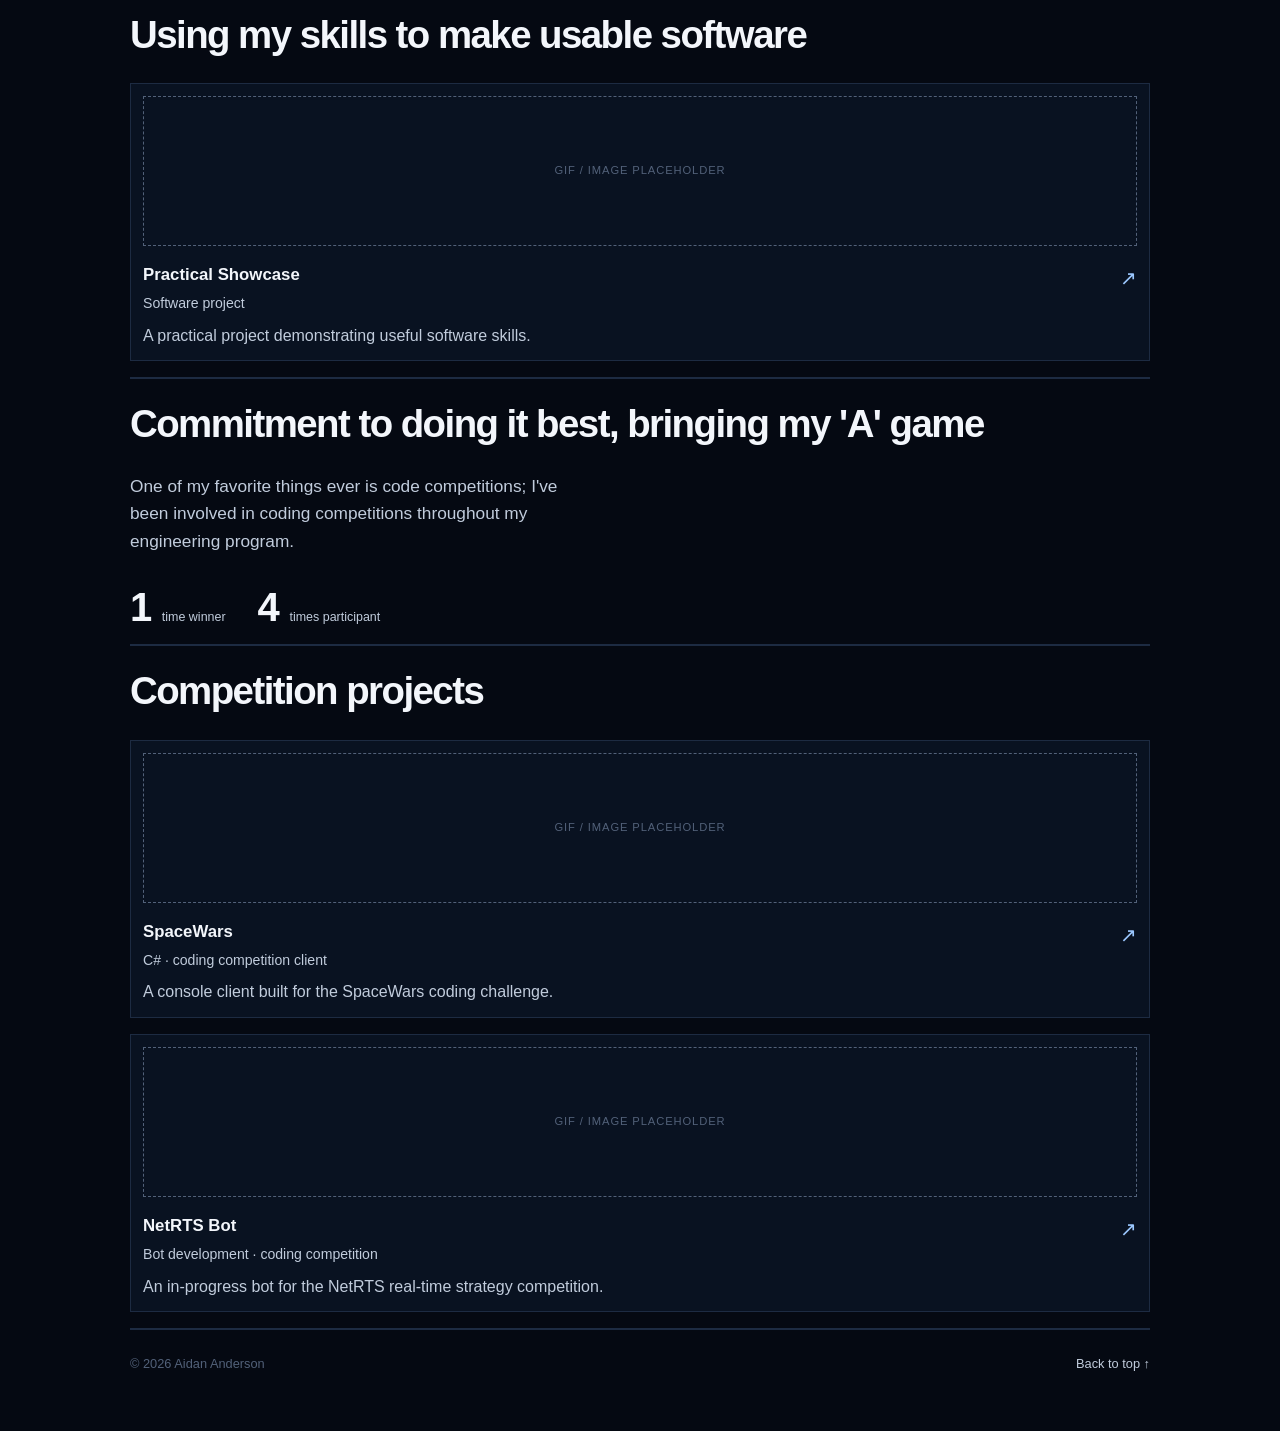
==== commit 9d0e7900: "flyouts instead of pages for experience" ====
--- a/index.html
+++ b/index.html
@@ -57,17 +57,71 @@
           <div class="resume-item">
             <p class="item-label">Work</p>
             <ul>
-              <li><a href="experience/college-software-team-member.html"><strong>College Software Team
-                    Member</strong><span>2022-2026</span></a></li>
-              <li><a href="experience/workflow-auditor-software-engineer.html"><strong>Workflow Auditor and Software
-                    Engineer</strong><span>2025-2026</span></a></li>
-              <li><a href="experience/website-developer-ecommerce-data-manager.html"><strong>Website Developer,
-                    E-commerce Data Manager</strong><span>2020-2024</span></a></li>
-              <li><a href="experience/survey-technician.html"><strong>Survey
-                    Technician</strong><span>2019-2025</span></a></li>
-              <li><a href="experience/drone-pilot-in-command.html"><strong>Drone Pilot in
-                    Command</strong><span>2019-2022</span></a></li>
-              <li><a href="experience/farm-hand.html"><strong>Farm Hand</strong><span>2016-2018</span></a></li>
+              <li>
+                <details class="experience-details">
+                  <summary><strong>College Software Team Member</strong><span>2022-2026</span></summary>
+                  <div class="experience-description">
+                    <p>Worked on software teams in college, contributing to projects and learning Agile, Scrum, .NET,
+                      PostgreSQL, Python, and web development.</p>
+                    <p>Used Git and GitHub extensively for branch management and version control.</p>
+                    <p>Learned to leverage local and cloud LLMs and AI to help complete tasks and automate repetitive
+                      programming work.</p>
+                  </div>
+                </details>
+              </li>
+              <li>
+                <details class="experience-details">
+                  <summary><strong>Workflow Auditor and Software Engineer</strong><span>2025-2026</span></summary>
+                  <div class="experience-description">
+                    <p>Configured, programmed, and used open-source software to improve the company's ability to use
+                      publicly available data, enabling faster project turnaround and greater accuracy.</p>
+                    <p>Improved company workflows through AI integration, automatic cloud backups, local processing, and
+                      other tools.</p>
+                  </div>
+                </details>
+              </li>
+              <li>
+                <details class="experience-details">
+                  <summary><strong>Website Developer, E-commerce Data Manager</strong><span>2020-2024</span></summary>
+                  <div class="experience-description">
+                    <p>Developed websites and managed e-commerce data for clients.</p>
+                    <p>Developed tools to manage website inventory, including item listings, discounts, and promotional
+                      banners.</p>
+                  </div>
+                </details>
+              </li>
+              <li>
+                <details class="experience-details">
+                  <summary><strong>Survey Technician</strong><span>2019-2025</span></summary>
+                  <div class="experience-description">
+                    <p>Worked on more than 50 real-world projects, collecting field data with RTK GPS and GNSS.
+                      Returned data to the office to draft site plans, deed boundaries, subdivisions, and lot corners in
+                      Trimble Business Center.</p>
+                  </div>
+                </details>
+              </li>
+              <li>
+                <details class="experience-details">
+                  <summary><strong>Drone Pilot in Command</strong><span>2019-2022</span></summary>
+                  <div class="experience-description">
+                    <p>Set up drone flights and used DJI drones to capture aerial imagery and geospatial data. Acquired
+                      a sUAS drone pilot license.</p>
+                    <p>Flew more than 20 missions, processed data, and delivered quality results for the company and
+                      clients using DroneDeploy.</p>
+                  </div>
+                </details>
+              </li>
+              <li>
+                <details class="experience-details">
+                  <summary><strong>Farm Hand</strong><span>2016-2018</span></summary>
+                  <div class="experience-description">
+                    <p>Moved field sprinklers, opened and closed irrigation valves on schedule, and worked with
+                      wheel-mounted, engine-driven pipes. Helped maintain the farm, haul junk, weld, and repair farm
+                      equipment.</p>
+                    <p>Used CAD software such as SolidWorks to model parts for farm equipment.</p>
+                  </div>
+                </details>
+              </li>
             </ul>
           </div>
           <div class="resume-item">
@@ -81,9 +135,10 @@
           <div class="resume-item">
             <p class="item-label">Skills</p>
             <ul>
-              <li><strong>Programming</strong><span>C++ · C# · Python · JavaScript · TypeScript</span></li>
-              <li><strong>Web</strong><span>HTML · CSS</span></li>
-              <li><strong>Tools</strong><span>Office programs · Git · GitHub · SSH</span></li>
+              <li><strong>Programming</strong><span>C++ · C# · Dotnet · Python · JavaScript · TypeScript · SQL</span>
+              </li>
+              <li><strong>Web</strong><span>HTML · CSS · Blazor</span></li>
+              <li><strong>Tools</strong><span>Office programs · Git · GitHub · SSH · Linux · Windows</span></li>
               <li><strong>Personal</strong><span>Communication · English · Ethics</span></li>
             </ul>
           </div>
@@ -153,7 +208,7 @@
 
     <section class="section-block" id="competitions">
       <div class="section-content">
-        <h3>Commitment to doing it best, bringing my A game</h3>
+        <h3>Commitment to doing it best, bringing my 'A' game</h3>
         <div class="competition-copy">
           <p>
             One of my favorite things ever is code competitions; I've been involved in coding competitions throughout my
--- a/styles.css
+++ b/styles.css
@@ -245,10 +245,63 @@
   font-size: 0.85rem;
 }
 
-.resume-item li a {
-  display: flex;
+.experience-details {
+  border-bottom: 1px solid transparent;
+}
+
+.experience-details summary {
+  display: flex;
+  position: relative;
   flex-direction: column;
   gap: 0.15rem;
+  padding-left: 1.8rem;
+  cursor: pointer;
+  list-style: none;
+}
+
+.experience-details summary::-webkit-details-marker {
+  display: none;
+}
+
+.experience-details summary::before {
+  position: absolute;
+  top: 0.15rem;
+  left: 0;
+  display: grid;
+  width: 1.15rem;
+  height: 1.15rem;
+  border: 1px solid var(--accent);
+  border-radius: 50%;
+  color: var(--accent);
+  content: ">";
+  font-size: 0.8rem;
+  line-height: 1;
+  place-items: center;
+  transition: transform 160ms ease;
+}
+
+.experience-details[open] summary::before {
+  transform: rotate(90deg);
+}
+
+.experience-details summary:focus-visible {
+  outline: 2px solid var(--accent);
+  outline-offset: 0.25rem;
+}
+
+.experience-description {
+  max-width: 62ch;
+  padding: 0.7rem 0 0.4rem 1.8rem;
+  color: var(--muted);
+  font-size: 0.95rem;
+}
+
+.experience-description p {
+  margin: 0;
+}
+
+.experience-description p + p {
+  margin-top: 0.7rem;
 }
 
 footer {
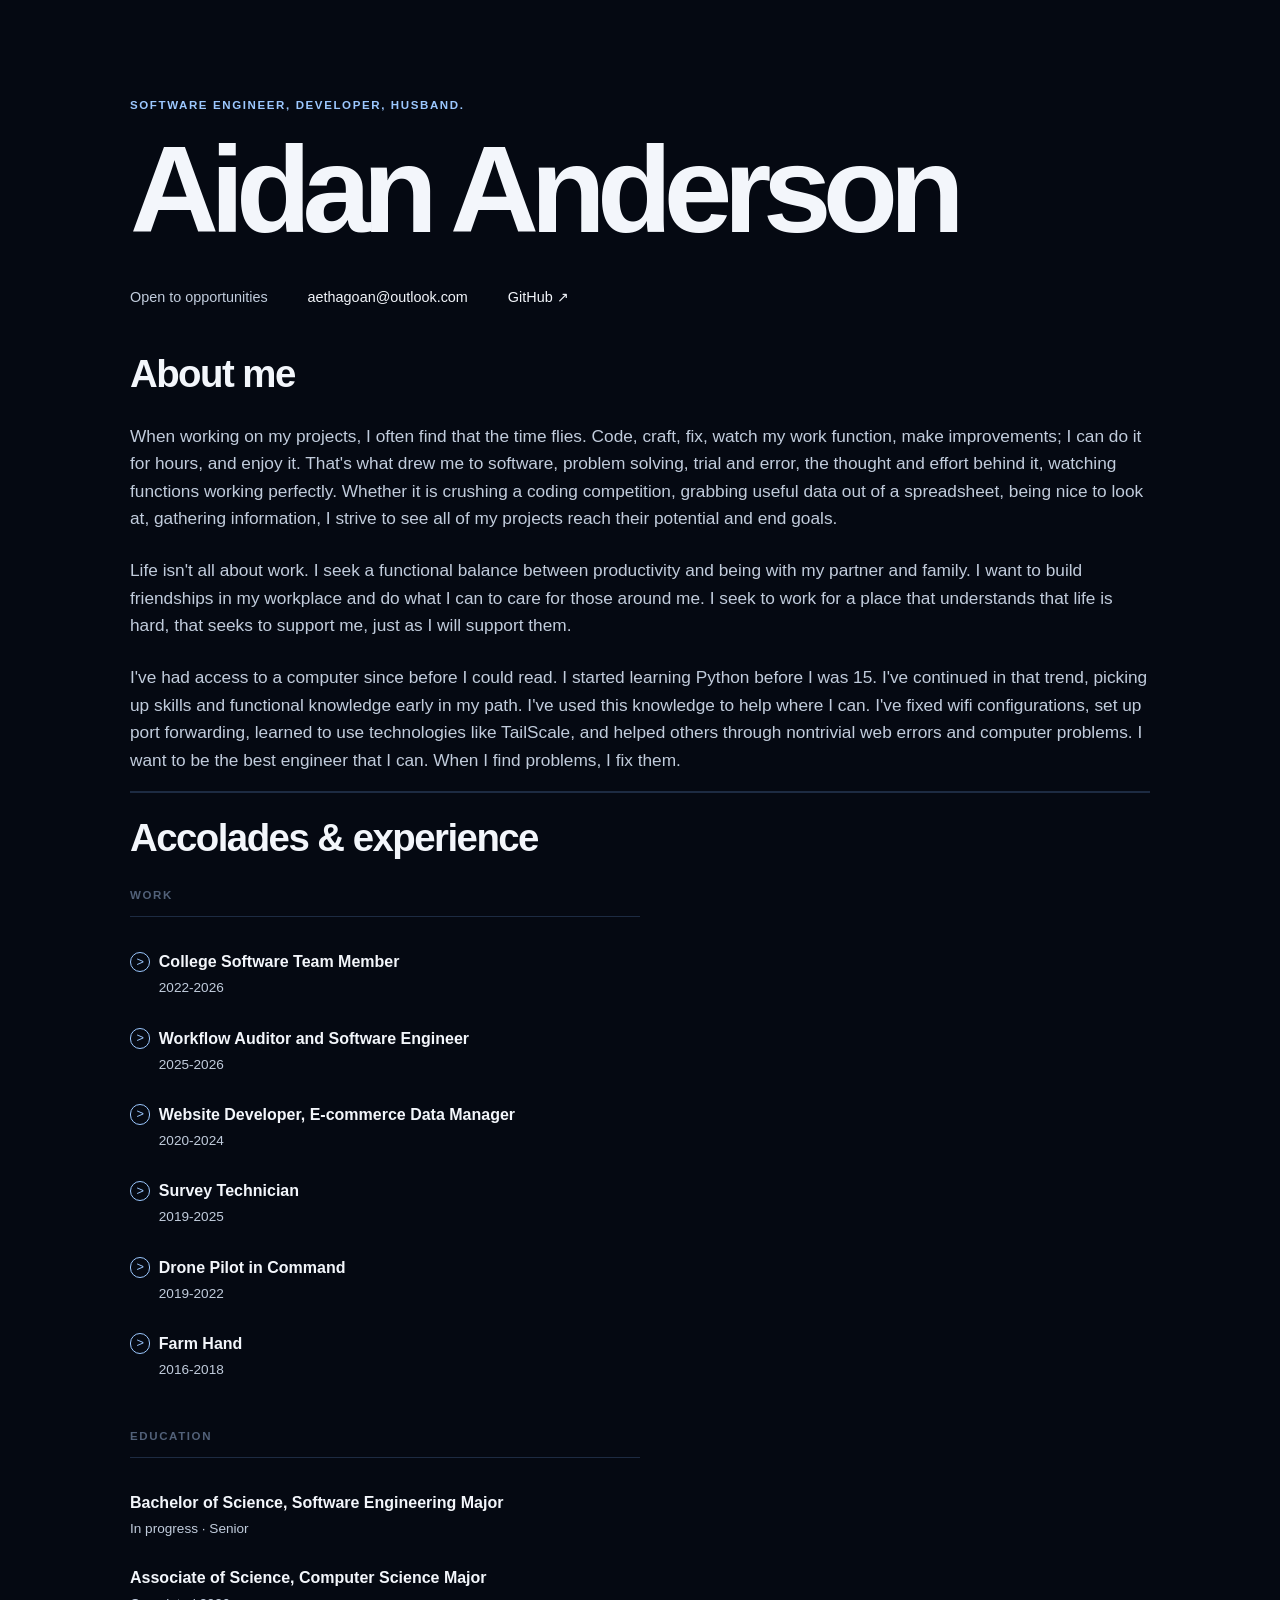
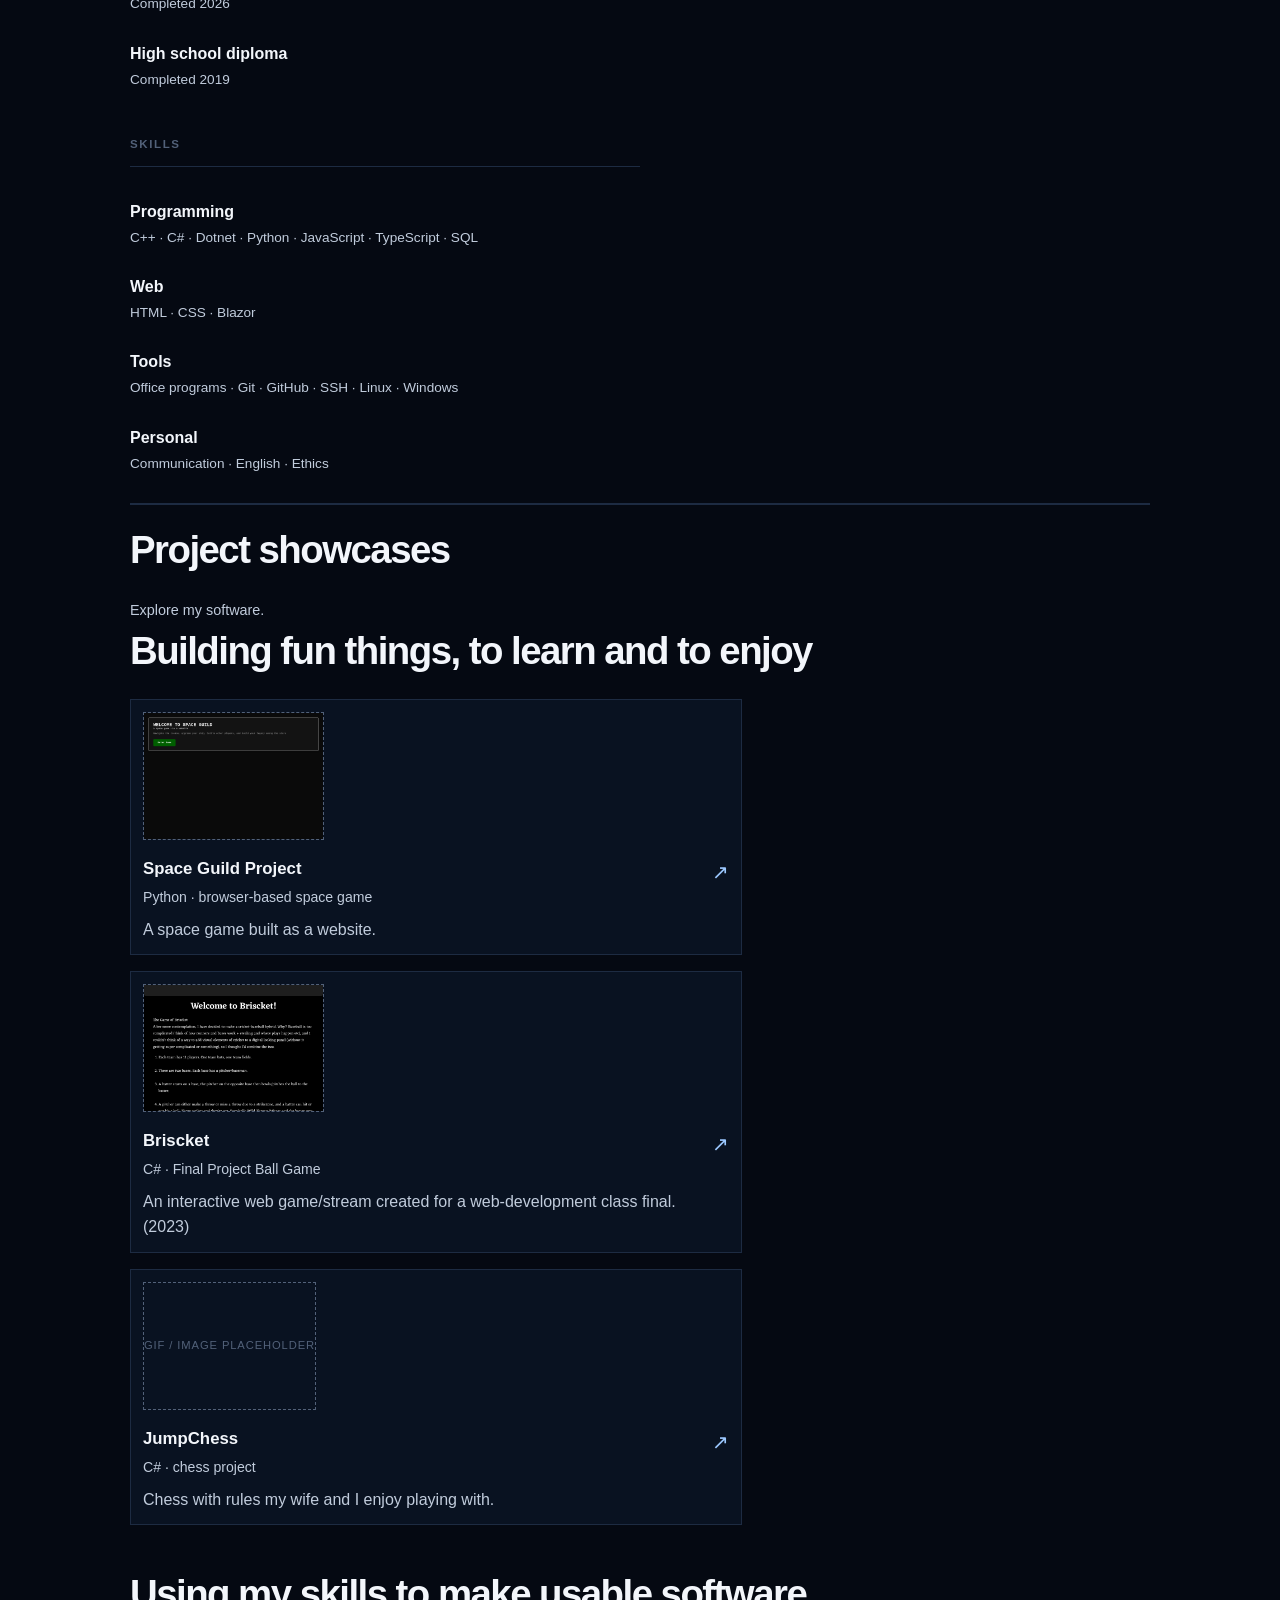
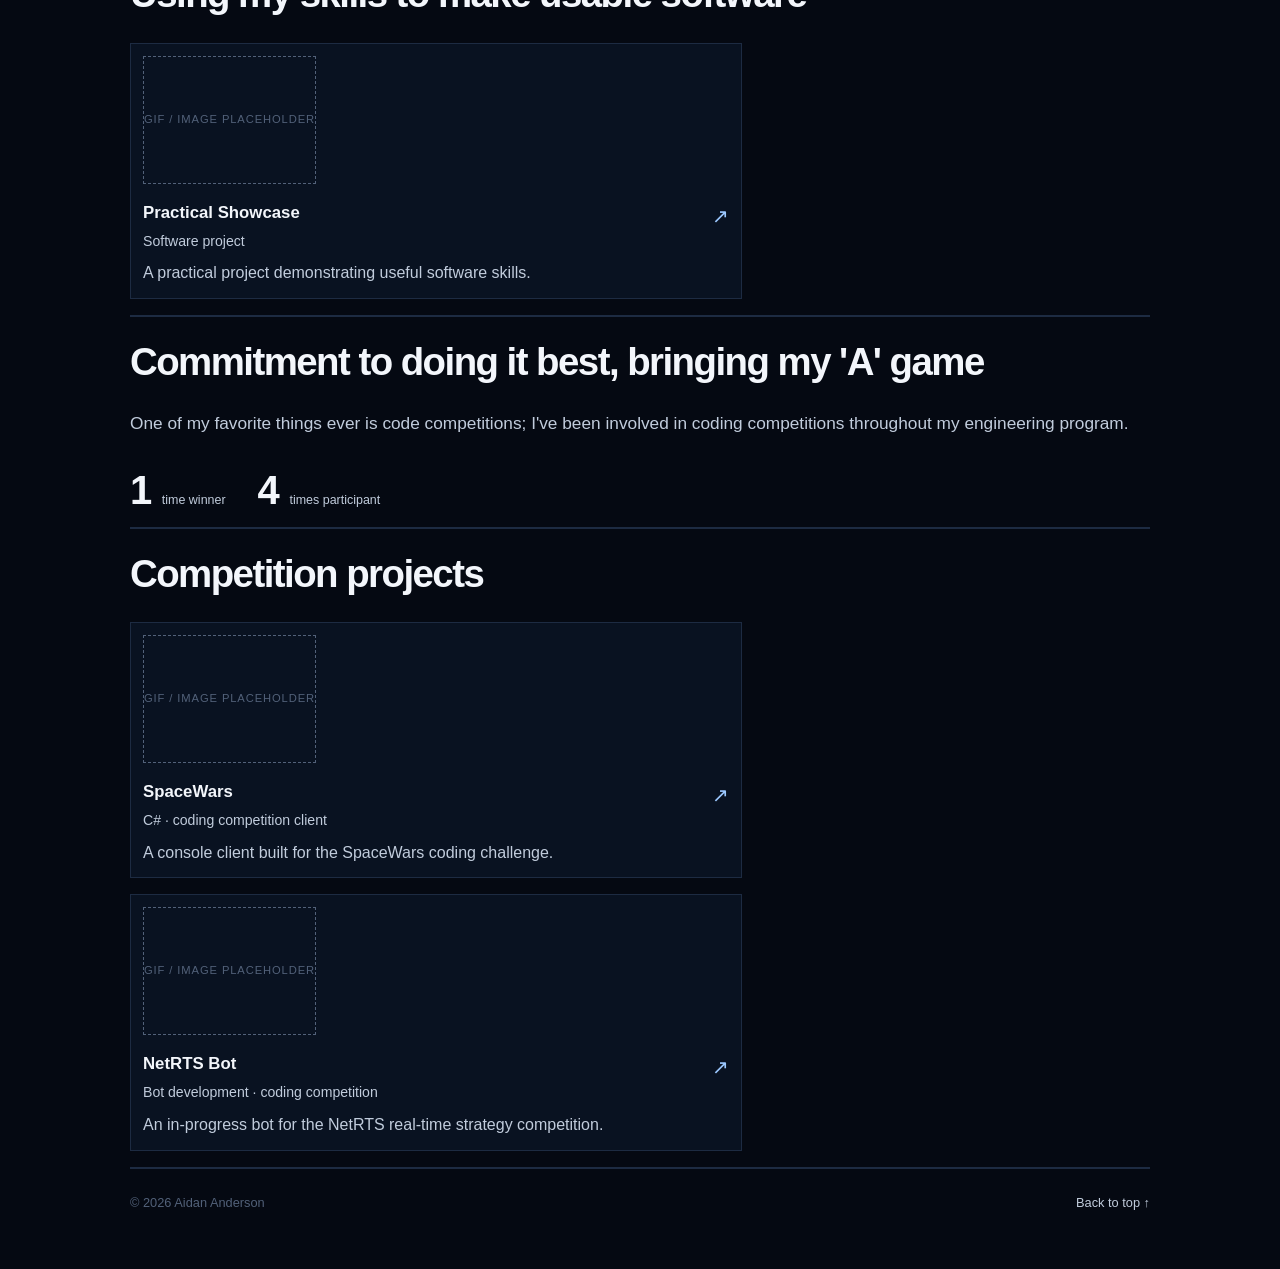
==== commit da006914: "styling and screenshots" ====
--- a/index.html
+++ b/index.html
@@ -157,8 +157,9 @@
         <div class="showcase-group">
           <h3>Building fun things, to learn and to enjoy</h3>
           <div class="project-grid">
-            <a class="project-card" href="projects/project-one.html">
-              <span class="project-media" aria-hidden="true">GIF / image placeholder</span>
+            <a class="project-card project-card-one" href="projects/project-one.html">
+              <span class="project-media"><img src="projects/media/space-guild.png"
+                  alt="Space Guild landing page screenshot" /></span>
               <span class="project-card-copy">
                 <strong>Space Guild Project</strong>
                 <small>Python · browser-based space game</small>
@@ -166,17 +167,18 @@
               </span>
               <span class="arrow" aria-hidden="true">↗</span>
             </a>
-            <a class="project-card" href="projects/project-two.html">
-              <span class="project-media" aria-hidden="true">GIF / image placeholder</span>
-              <span class="project-card-copy">
-                <strong>Brisket</strong>
+            <a class="project-card project-card-two" href="projects/project-two.html">
+              <span class="project-media"><img src="projects/media/briscket.png"
+                  alt="Briscket landing page screenshot" /></span>
+              <span class="project-card-copy">
+                <strong>Briscket</strong>
                 <small>C# · Final Project Ball Game</small>
                 <span class="project-description">An interactive web game/stream created for a web-development class
                   final. (2023)</span>
               </span>
               <span class="arrow" aria-hidden="true">↗</span>
             </a>
-            <a class="project-card" href="projects/project-three.html">
+            <a class="project-card project-card-three" href="projects/project-three.html">
               <span class="project-media" aria-hidden="true">GIF / image placeholder</span>
               <span class="project-card-copy">
                 <strong>JumpChess</strong>
@@ -190,7 +192,7 @@
         <div class="showcase-group">
           <h3>Using my skills to make usable software</h3>
           <div class="project-grid">
-            <a class="project-card" href="projects/project-four.html">
+            <a class="project-card project-card-four" href="projects/project-four.html">
               <span class="project-media" aria-hidden="true">GIF / image placeholder</span>
               <span class="project-card-copy">
                 <strong>Practical Showcase</strong>
@@ -234,7 +236,7 @@
       <div class="section-content">
         <h3>Competition projects</h3>
         <div class="project-grid">
-          <a class="project-card" href="projects/project-five.html">
+          <a class="project-card project-card-five" href="projects/project-five.html">
             <span class="project-media" aria-hidden="true">GIF / image placeholder</span>
             <span class="project-card-copy">
               <strong>SpaceWars</strong>
@@ -243,7 +245,7 @@
             </span>
             <span class="arrow" aria-hidden="true">↗</span>
           </a>
-          <a class="project-card" href="projects/project-six.html">
+          <a class="project-card project-card-six" href="projects/project-six.html">
             <span class="project-media" aria-hidden="true">GIF / image placeholder</span>
             <span class="project-card-copy">
               <strong>NetRTS Bot</strong>
--- a/styles.css
+++ b/styles.css
@@ -25,6 +25,7 @@
   font-family: Arial, Helvetica, sans-serif;
   line-height: 1.6;
   text-align: left;
+  user-select: none;
 }
 
 .page-shell {
@@ -162,11 +163,12 @@
 .project-card {
   display: grid;
   grid-template-columns: 1fr auto;
+  width: 60%;
   gap: 1rem;
   padding: 0.75rem;
   border: 1px solid var(--line);
   background: var(--surface);
-  transition: border-color 160ms ease, transform 160ms ease;
+  transition: border-color 160ms ease, background-color 160ms ease, transform 160ms ease;
 }
 
 .project-card:hover,
@@ -178,14 +180,73 @@
 .project-media {
   display: flex;
   grid-column: 1 / -1;
-  min-height: 150px;
+  width: fit-content;
+  max-width: 50%;
+  min-width: 5rem;
+  min-height: 5rem;
+  height: 8rem;
   align-items: center;
   justify-content: center;
+  overflow: hidden;
   border: 1px dashed var(--faint);
   color: var(--faint);
   font-size: 0.7rem;
   letter-spacing: 0.08em;
   text-transform: uppercase;
+}
+
+.project-media img {
+  display: block;
+  width: auto;
+  max-width: 100%;
+  height: 100%;
+  min-height: 0;
+  object-fit: contain;
+}
+
+.project-card-one {
+  --project-accent: #65d8ff;
+}
+
+.project-card-two {
+  --project-accent: #ff6f61;
+}
+
+.project-card-three {
+  --project-accent: #72d572;
+}
+
+.project-card-four {
+  --project-accent: #d7a8ff;
+}
+
+.project-card-five {
+  --project-accent: #ffca5c;
+}
+
+.project-card-six {
+  --project-accent: #9cc8ff;
+}
+
+.project-card:hover,
+.project-card:focus-visible {
+  border-color: var(--project-accent, var(--accent));
+  background-color: color-mix(in srgb, var(--project-accent, var(--accent)) 12%, var(--surface));
+}
+
+.project-card:hover .project-media,
+.project-card:focus-visible .project-media {
+  border-color: var(--project-accent, var(--accent));
+  box-shadow: 0 0 0.8rem color-mix(in srgb, var(--project-accent, var(--accent)) 45%, transparent);
+}
+
+.project-card-copy {
+  grid-column: 1;
+}
+
+.project-card > .arrow {
+  grid-column: 2;
+  grid-row: 2;
 }
 
 .project-card-copy strong,
@@ -336,7 +397,6 @@
 
 .competition-copy p {
   margin: 0;
-  max-width: 470px;
   font-size: 1.08rem;
 }
 
@@ -406,4 +466,14 @@
   .section-heading h2 {
     margin-bottom: 0.6rem;
   }
-}
+
+  .project-card {
+    grid-template-columns: 1fr auto;
+    width: 100%;
+  }
+
+  .project-media {
+    max-width: 75%;
+    height: 6rem;
+  }
+}
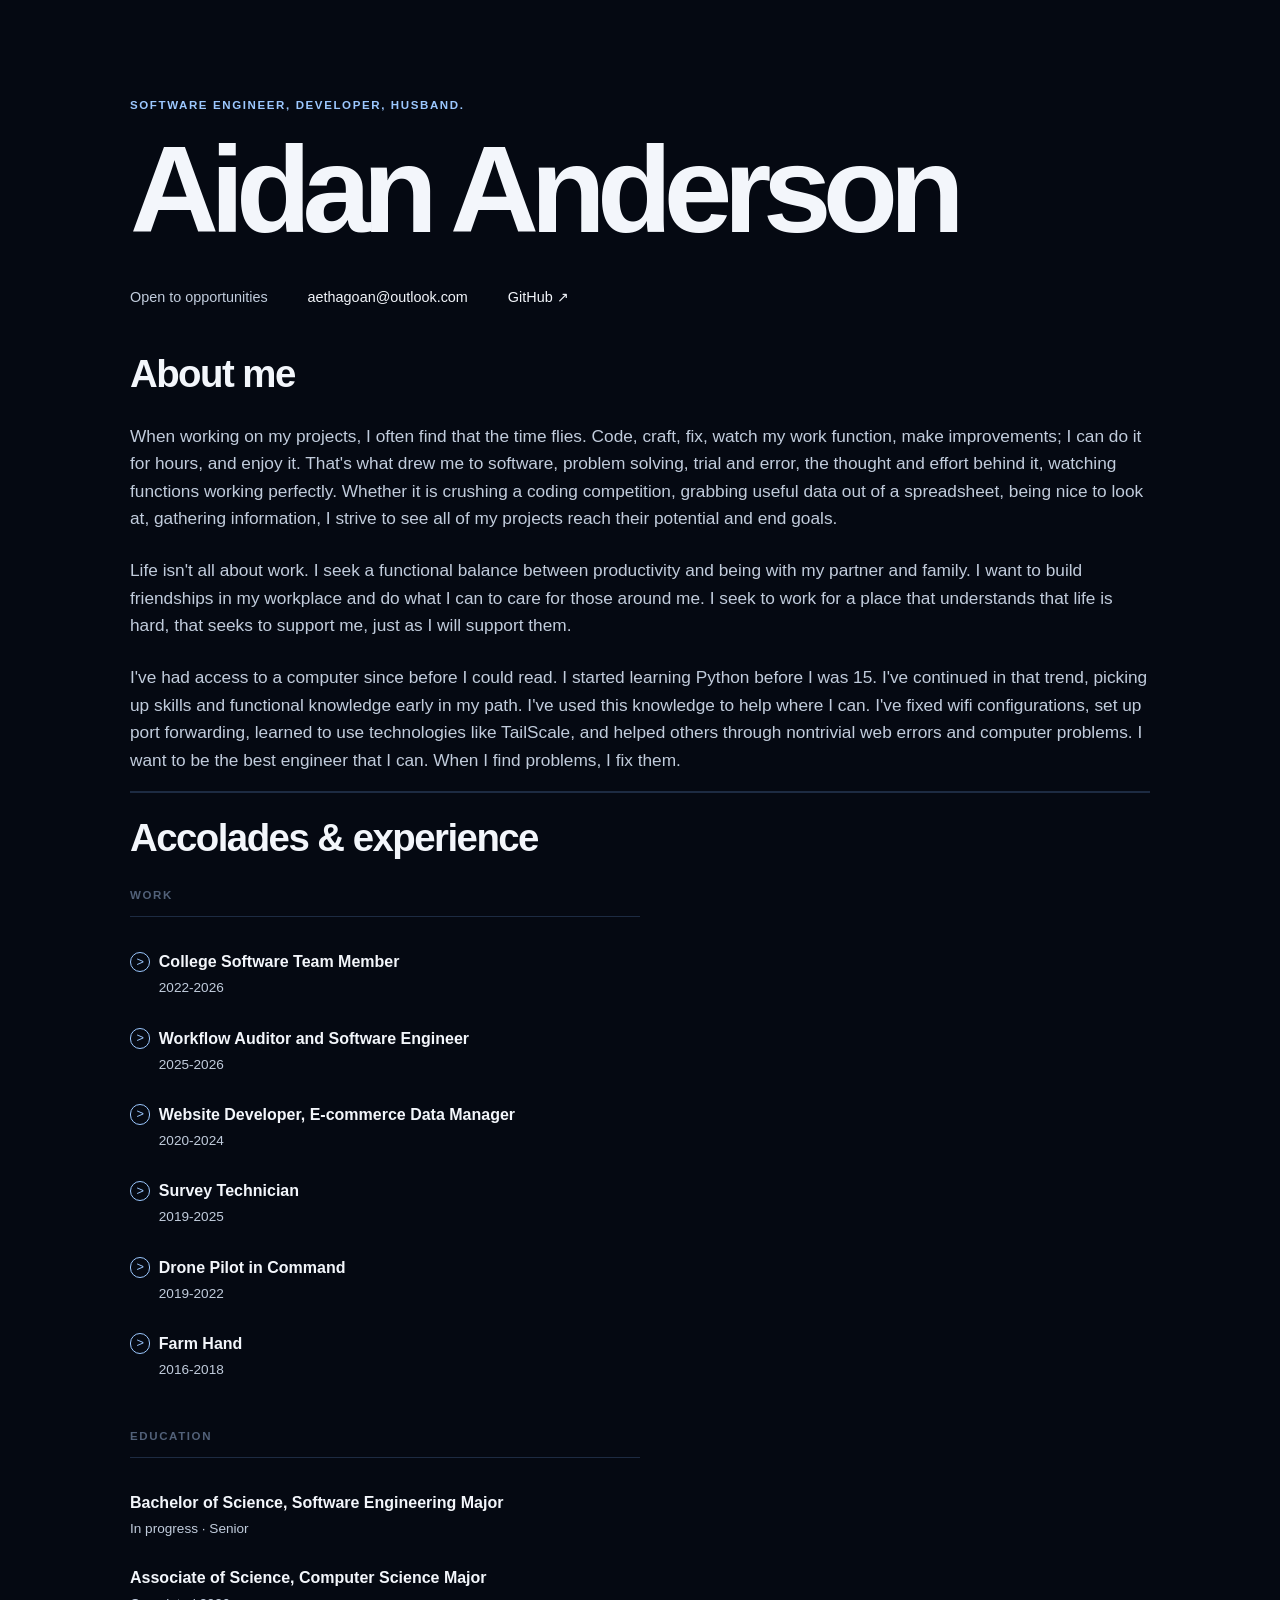
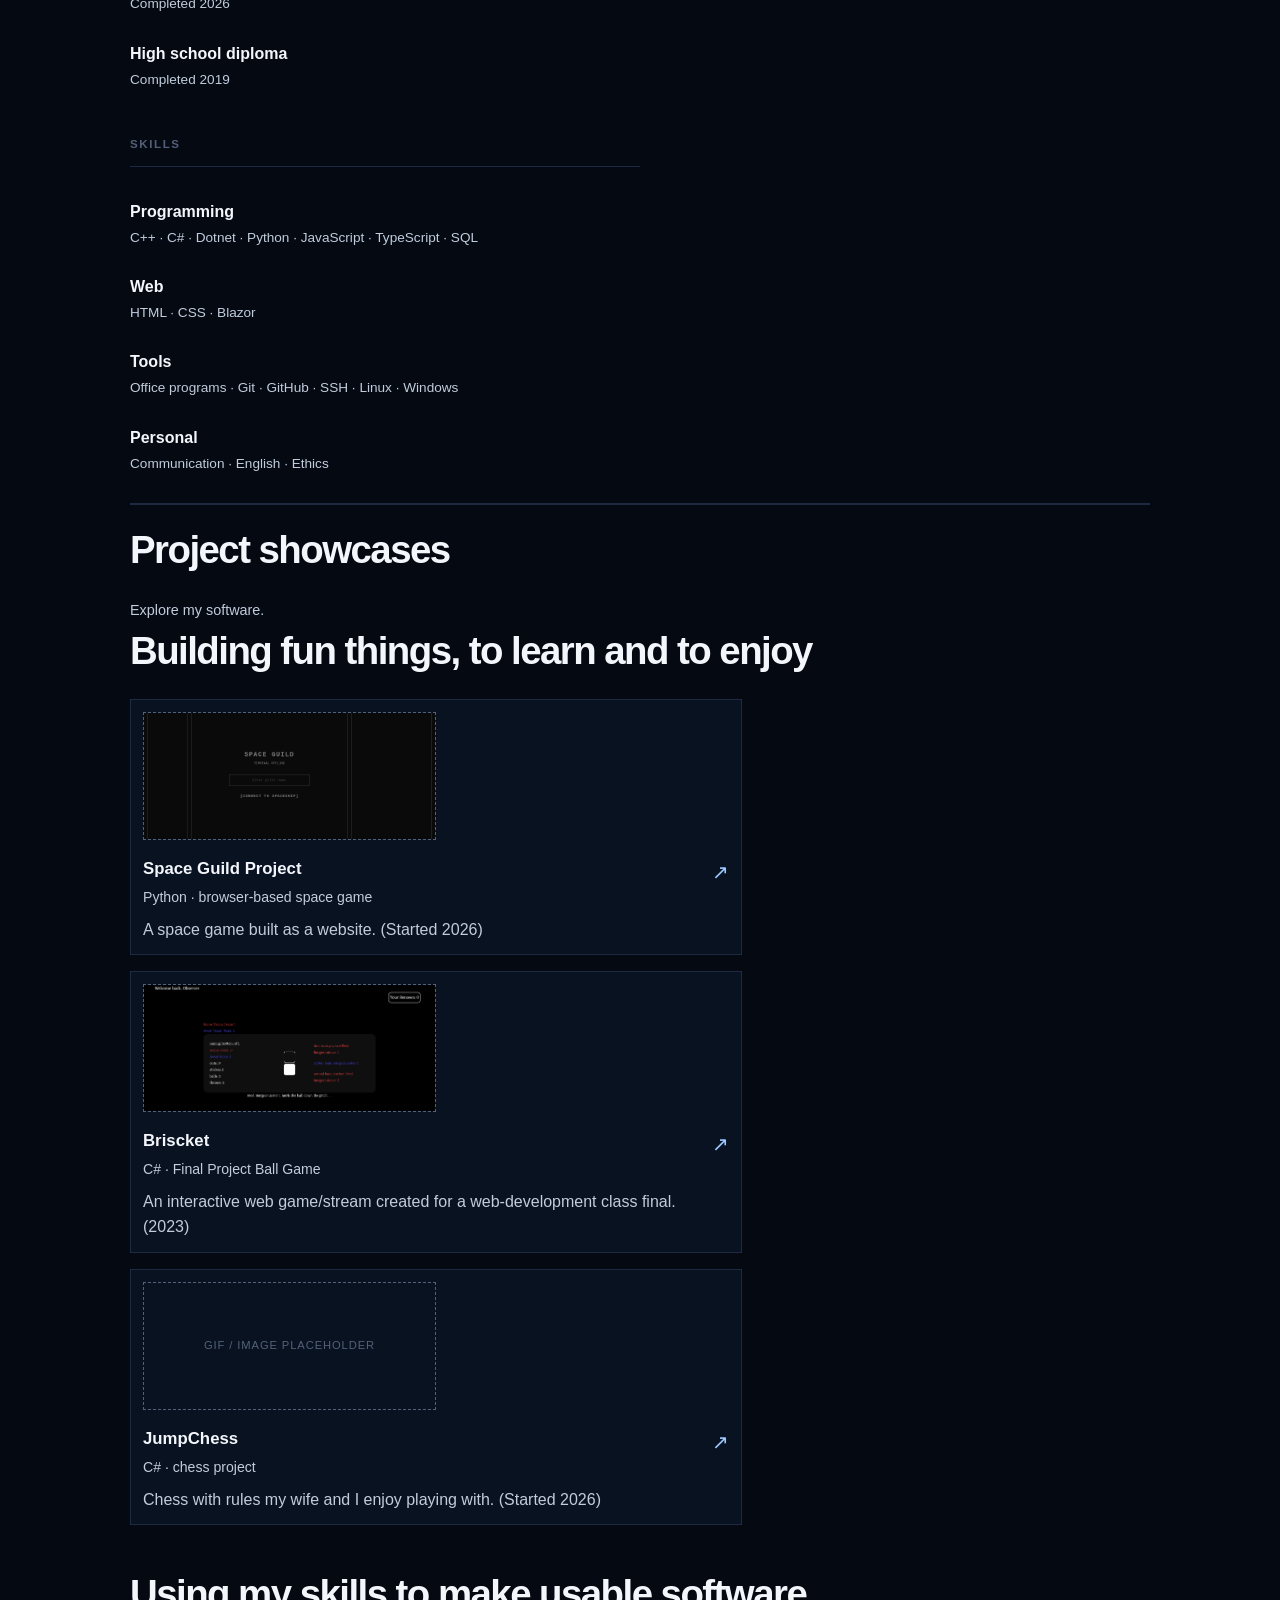
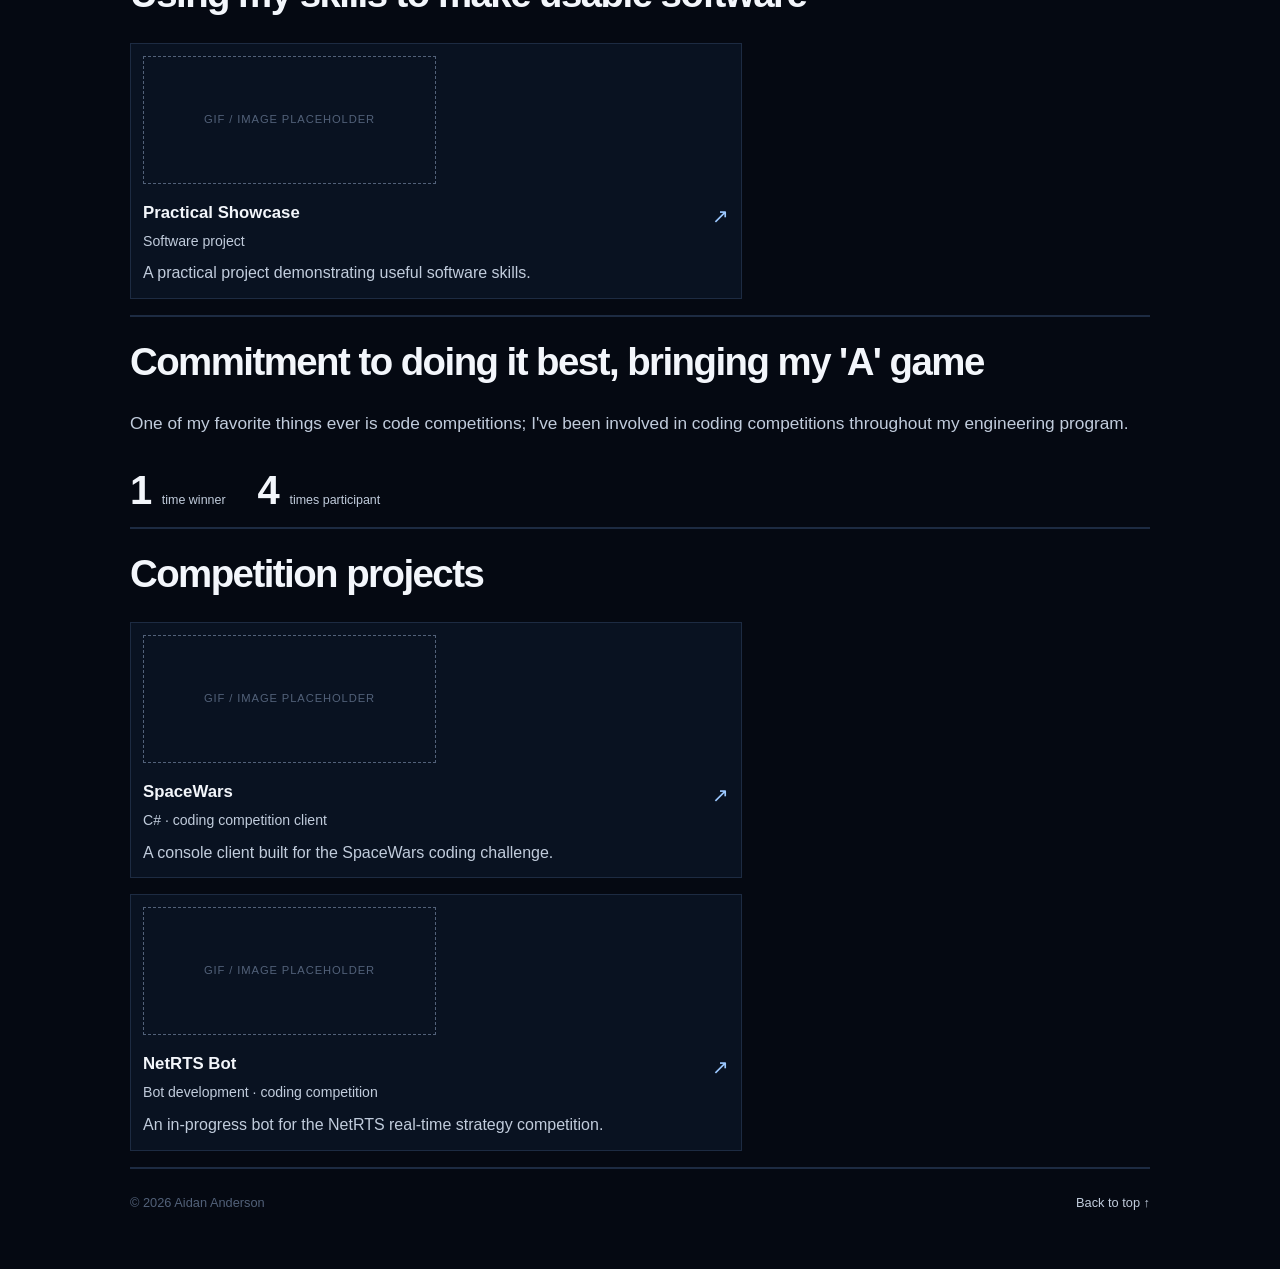
==== commit 33c1931e: "fixed screenshots, added more." ====
--- a/index.html
+++ b/index.html
@@ -158,18 +158,18 @@
           <h3>Building fun things, to learn and to enjoy</h3>
           <div class="project-grid">
             <a class="project-card project-card-one" href="projects/project-one.html">
-              <span class="project-media"><img src="projects/media/space-guild.png"
-                  alt="Space Guild landing page screenshot" /></span>
+              <span class="project-media"><img src="projects/media/space-guild-game.png"
+                  alt="Space Guild disconnected game screen screenshot" /></span>
               <span class="project-card-copy">
                 <strong>Space Guild Project</strong>
                 <small>Python · browser-based space game</small>
-                <span class="project-description">A space game built as a website.</span>
+                <span class="project-description">A space game built as a website. (Started 2026)</span>
               </span>
               <span class="arrow" aria-hidden="true">↗</span>
             </a>
             <a class="project-card project-card-two" href="projects/project-two.html">
-              <span class="project-media"><img src="projects/media/briscket.png"
-                  alt="Briscket landing page screenshot" /></span>
+              <span class="project-media"><img src="projects/media/briscket-watch.png"
+                  alt="Briscket spectate page screenshot" /></span>
               <span class="project-card-copy">
                 <strong>Briscket</strong>
                 <small>C# · Final Project Ball Game</small>
@@ -183,7 +183,8 @@
               <span class="project-card-copy">
                 <strong>JumpChess</strong>
                 <small>C# · chess project</small>
-                <span class="project-description">Chess with rules my wife and I enjoy playing with.</span>
+                <span class="project-description">Chess with rules my wife and I enjoy playing with. (Started
+                  2026)</span>
               </span>
               <span class="arrow" aria-hidden="true">↗</span>
             </a>
--- a/styles.css
+++ b/styles.css
@@ -180,11 +180,12 @@
 .project-media {
   display: flex;
   grid-column: 1 / -1;
-  width: fit-content;
+  width: 50%;
   max-width: 50%;
   min-width: 5rem;
   min-height: 5rem;
   height: 8rem;
+  aspect-ratio: 16 / 9;
   align-items: center;
   justify-content: center;
   overflow: hidden;
@@ -197,15 +198,15 @@
 
 .project-media img {
   display: block;
-  width: auto;
-  max-width: 100%;
+  width: 100%;
   height: 100%;
   min-height: 0;
-  object-fit: contain;
+  object-fit: cover;
+  object-position: center;
 }
 
 .project-card-one {
-  --project-accent: #65d8ff;
+  --project-accent: #00c853;
 }
 
 .project-card-two {
@@ -473,6 +474,7 @@
   }
 
   .project-media {
+    width: 75%;
     max-width: 75%;
     height: 6rem;
   }
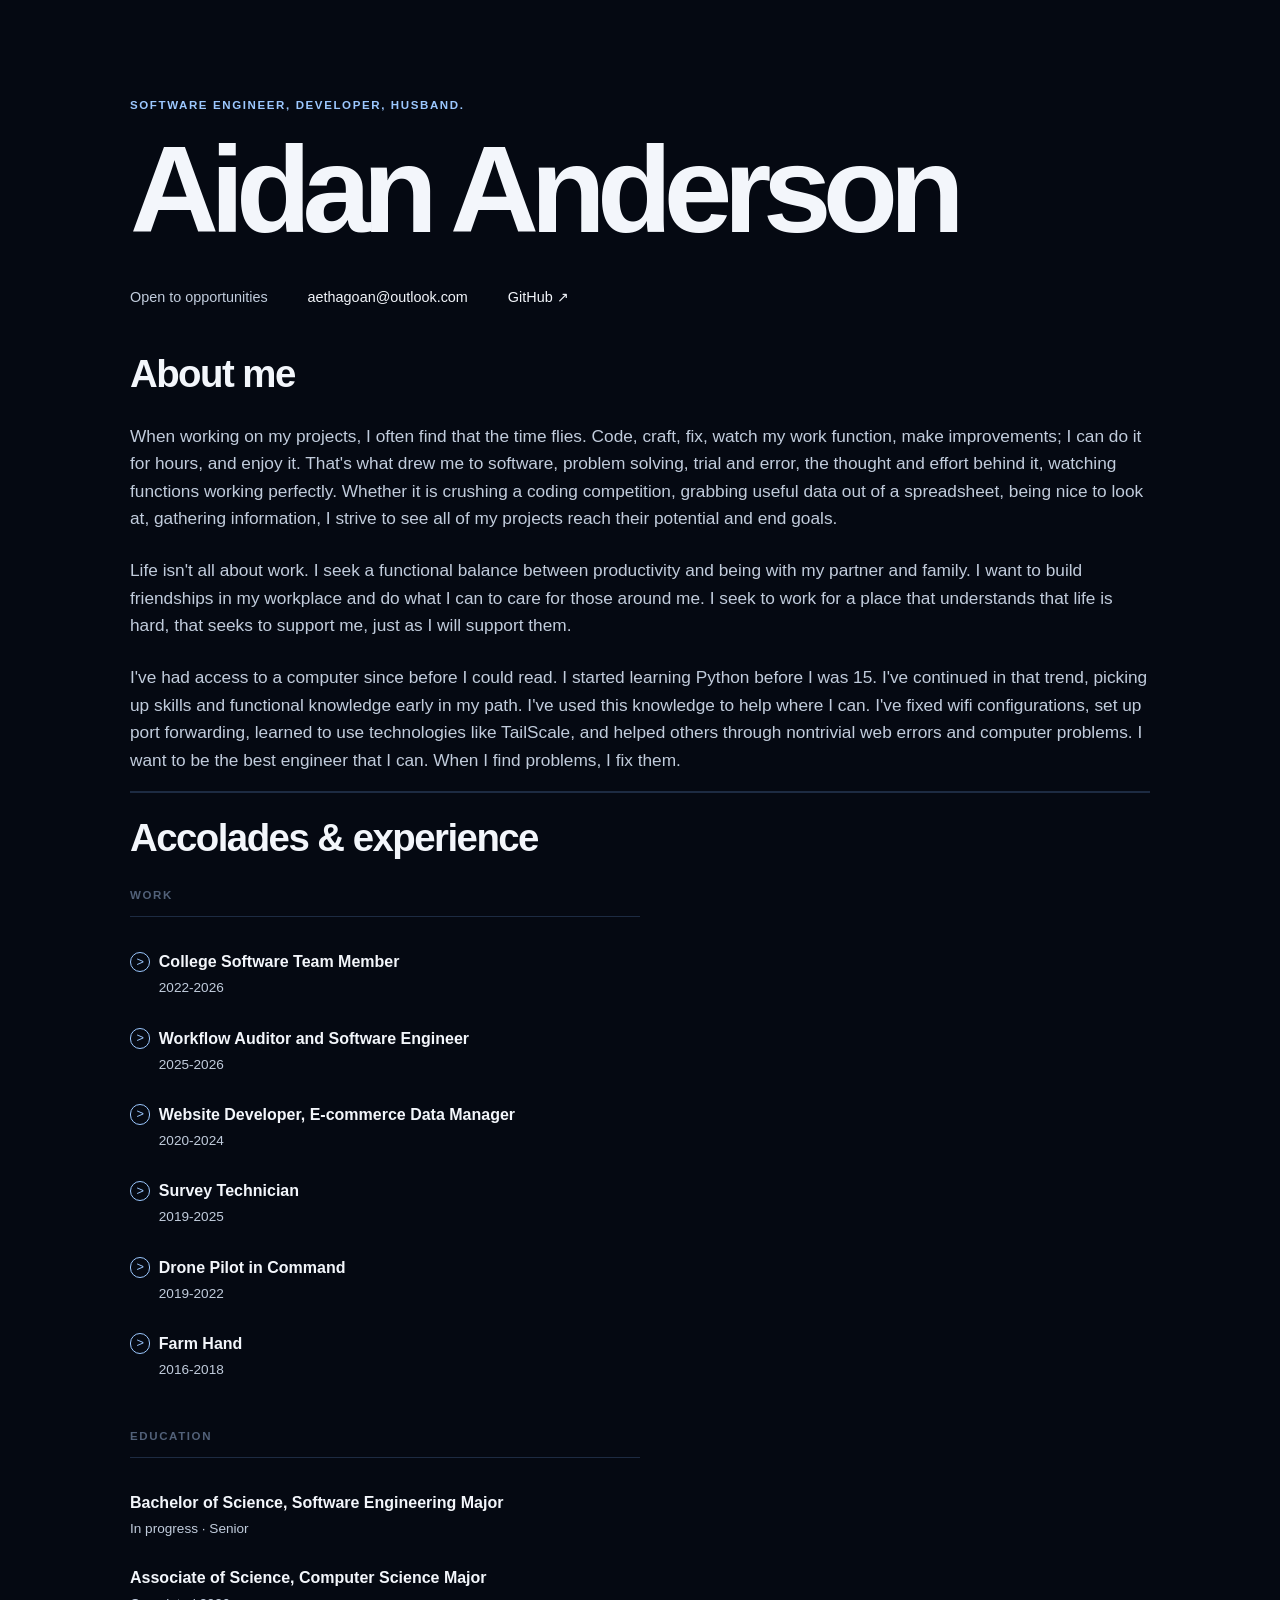
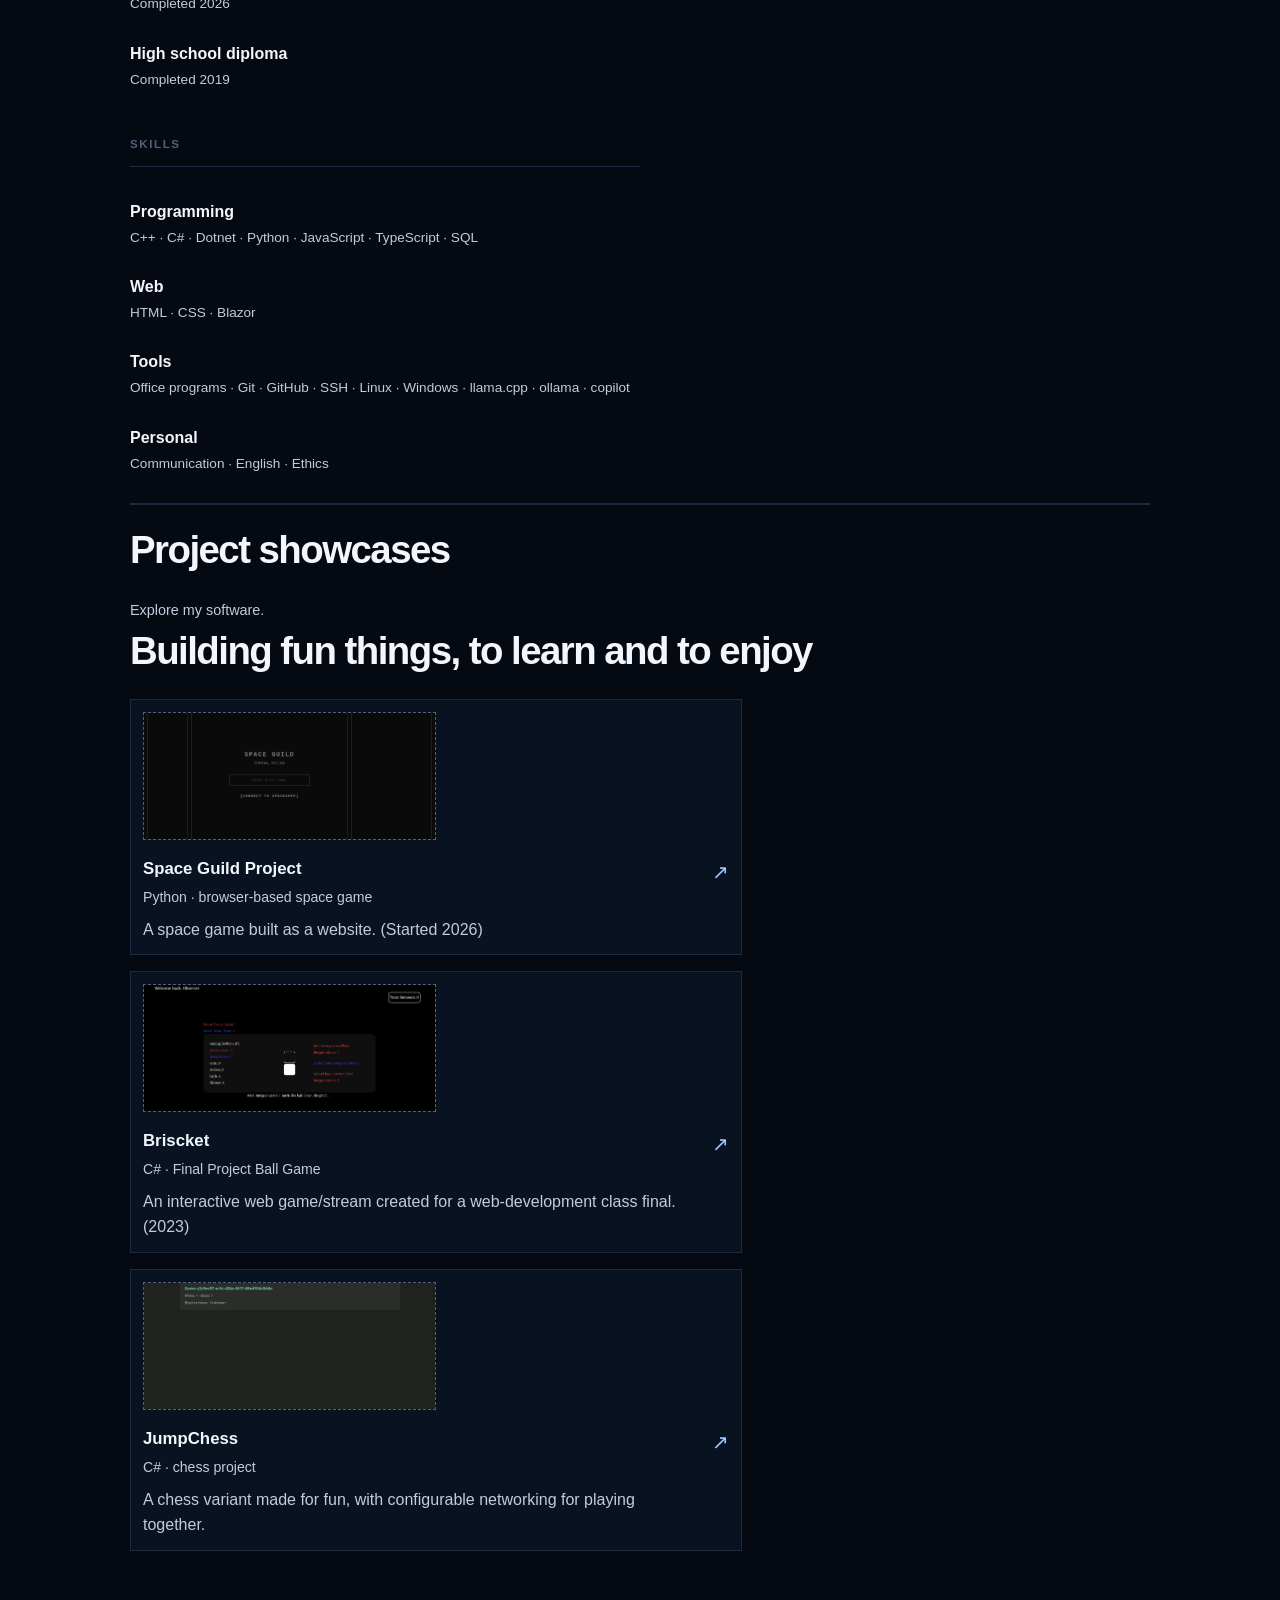
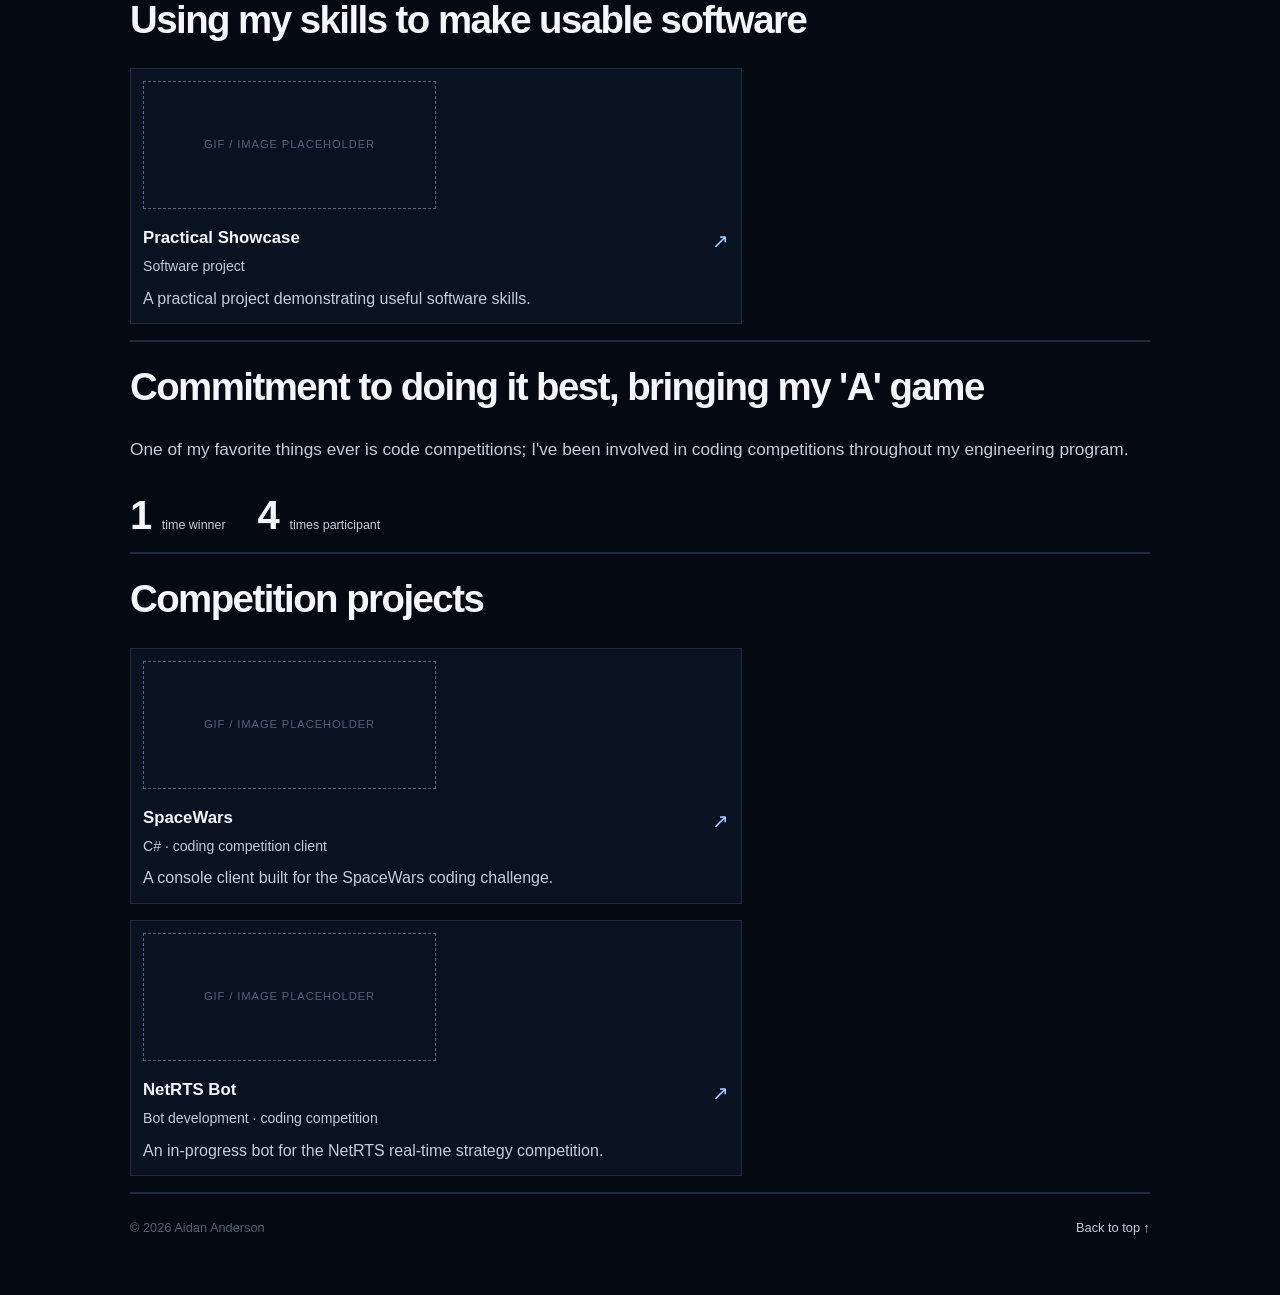
==== commit 36a2c6b4: "jumpchess" ====
--- a/index.html
+++ b/index.html
@@ -138,7 +138,7 @@
               <li><strong>Programming</strong><span>C++ · C# · Dotnet · Python · JavaScript · TypeScript · SQL</span>
               </li>
               <li><strong>Web</strong><span>HTML · CSS · Blazor</span></li>
-              <li><strong>Tools</strong><span>Office programs · Git · GitHub · SSH · Linux · Windows</span></li>
+              <li><strong>Tools</strong><span>Office programs · Git · GitHub · SSH · Linux · Windows · llama.cpp · ollama · copilot</span></li>
               <li><strong>Personal</strong><span>Communication · English · Ethics</span></li>
             </ul>
           </div>
@@ -179,12 +179,12 @@
               <span class="arrow" aria-hidden="true">↗</span>
             </a>
             <a class="project-card project-card-three" href="projects/project-three.html">
-              <span class="project-media" aria-hidden="true">GIF / image placeholder</span>
+              <span class="project-media"><img src="projects/media/gamesandfrontpagejumpchess.png"
+                  alt="JumpChess current games page screenshot" /></span>
               <span class="project-card-copy">
                 <strong>JumpChess</strong>
                 <small>C# · chess project</small>
-                <span class="project-description">Chess with rules my wife and I enjoy playing with. (Started
-                  2026)</span>
+                <span class="project-description">A chess variant made for fun, with configurable networking for playing together.</span>
               </span>
               <span class="arrow" aria-hidden="true">↗</span>
             </a>
--- a/styles.css
+++ b/styles.css
@@ -214,7 +214,7 @@
 }
 
 .project-card-three {
-  --project-accent: #72d572;
+  --project-accent: #f3f6fb;
 }
 
 .project-card-four {
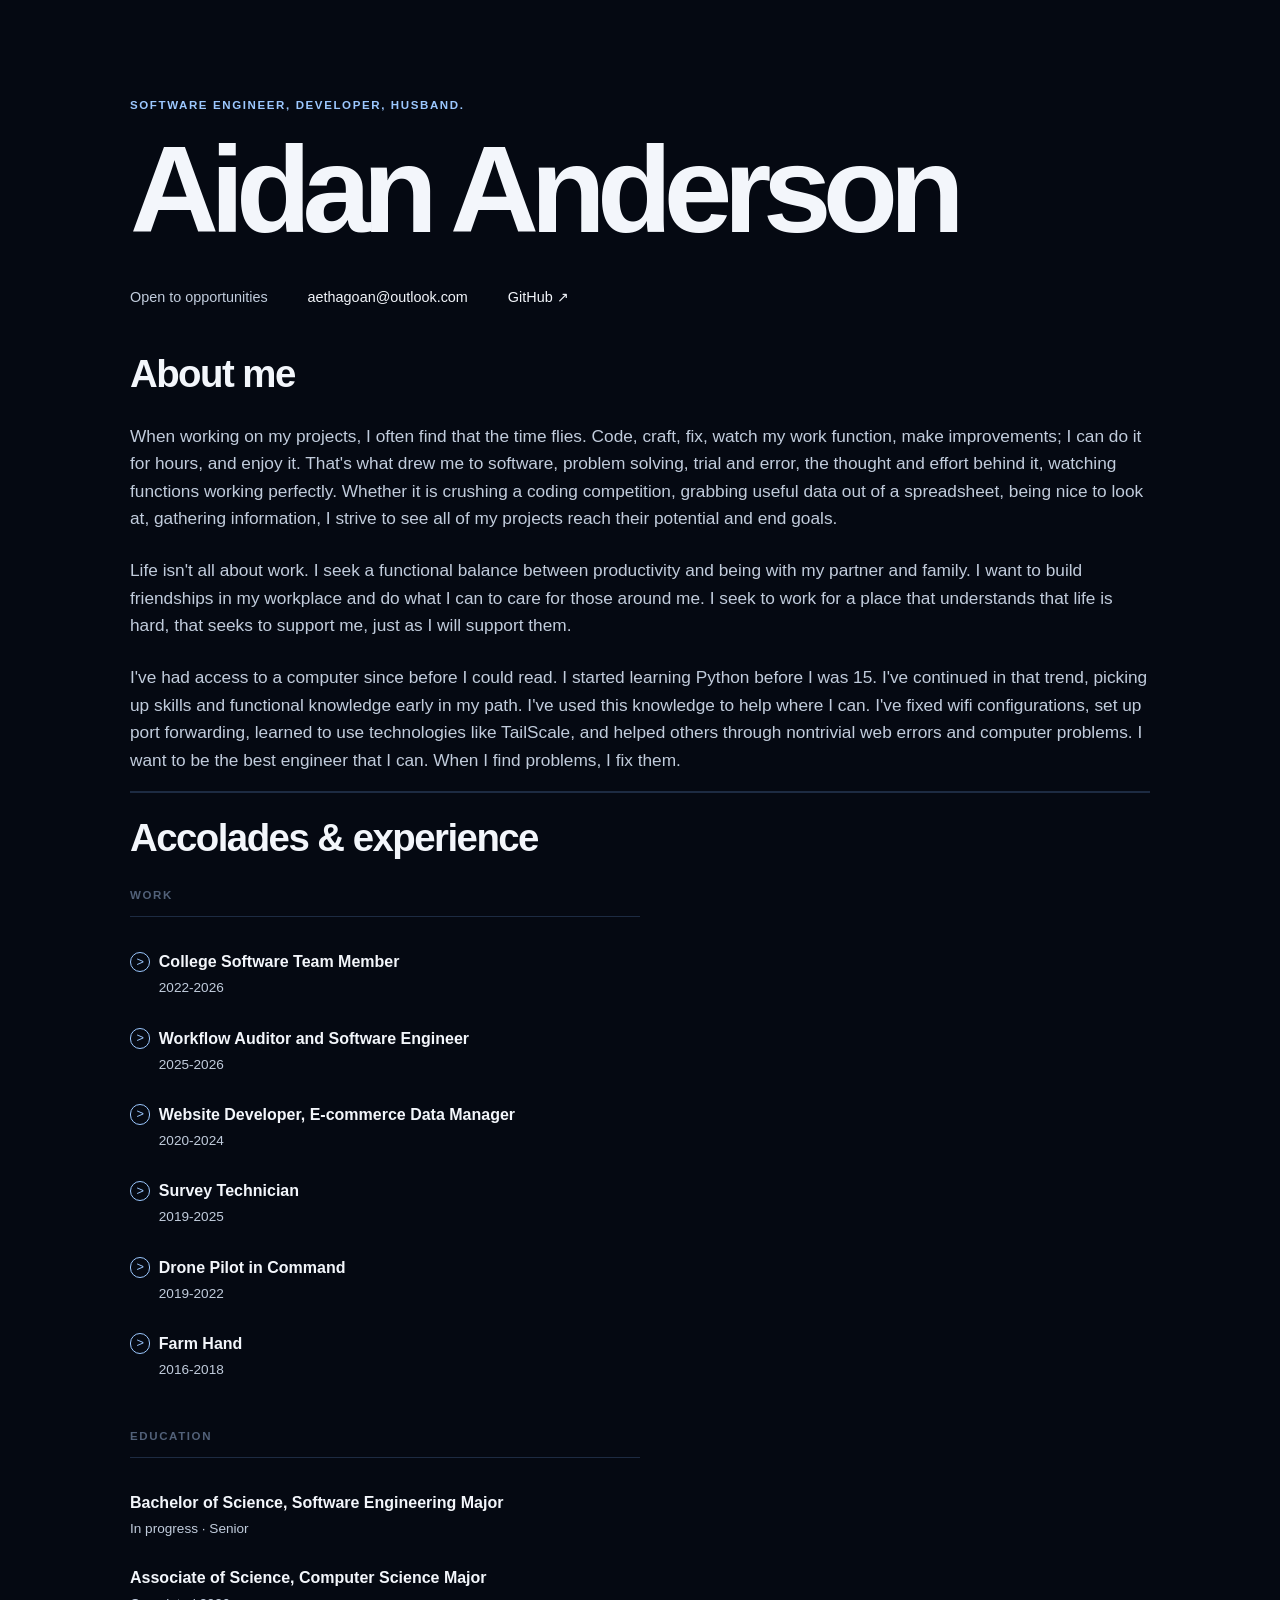
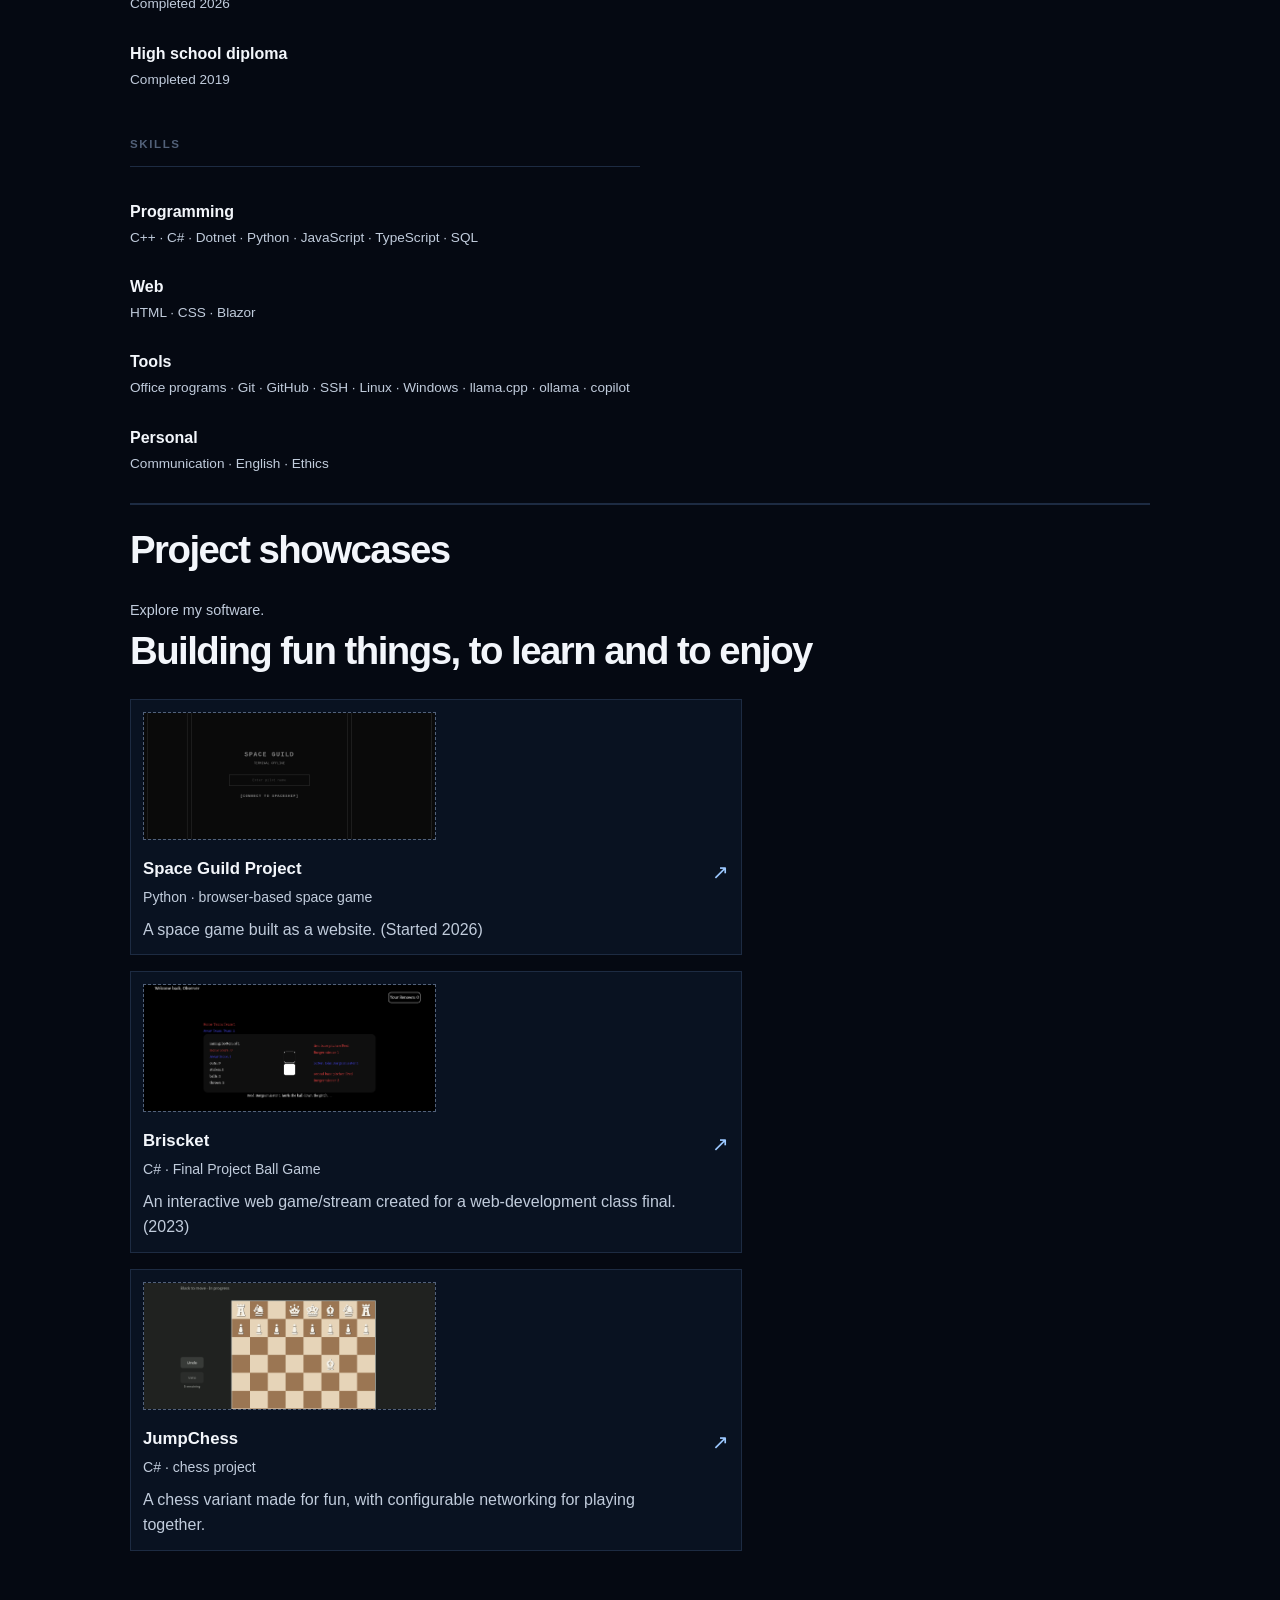
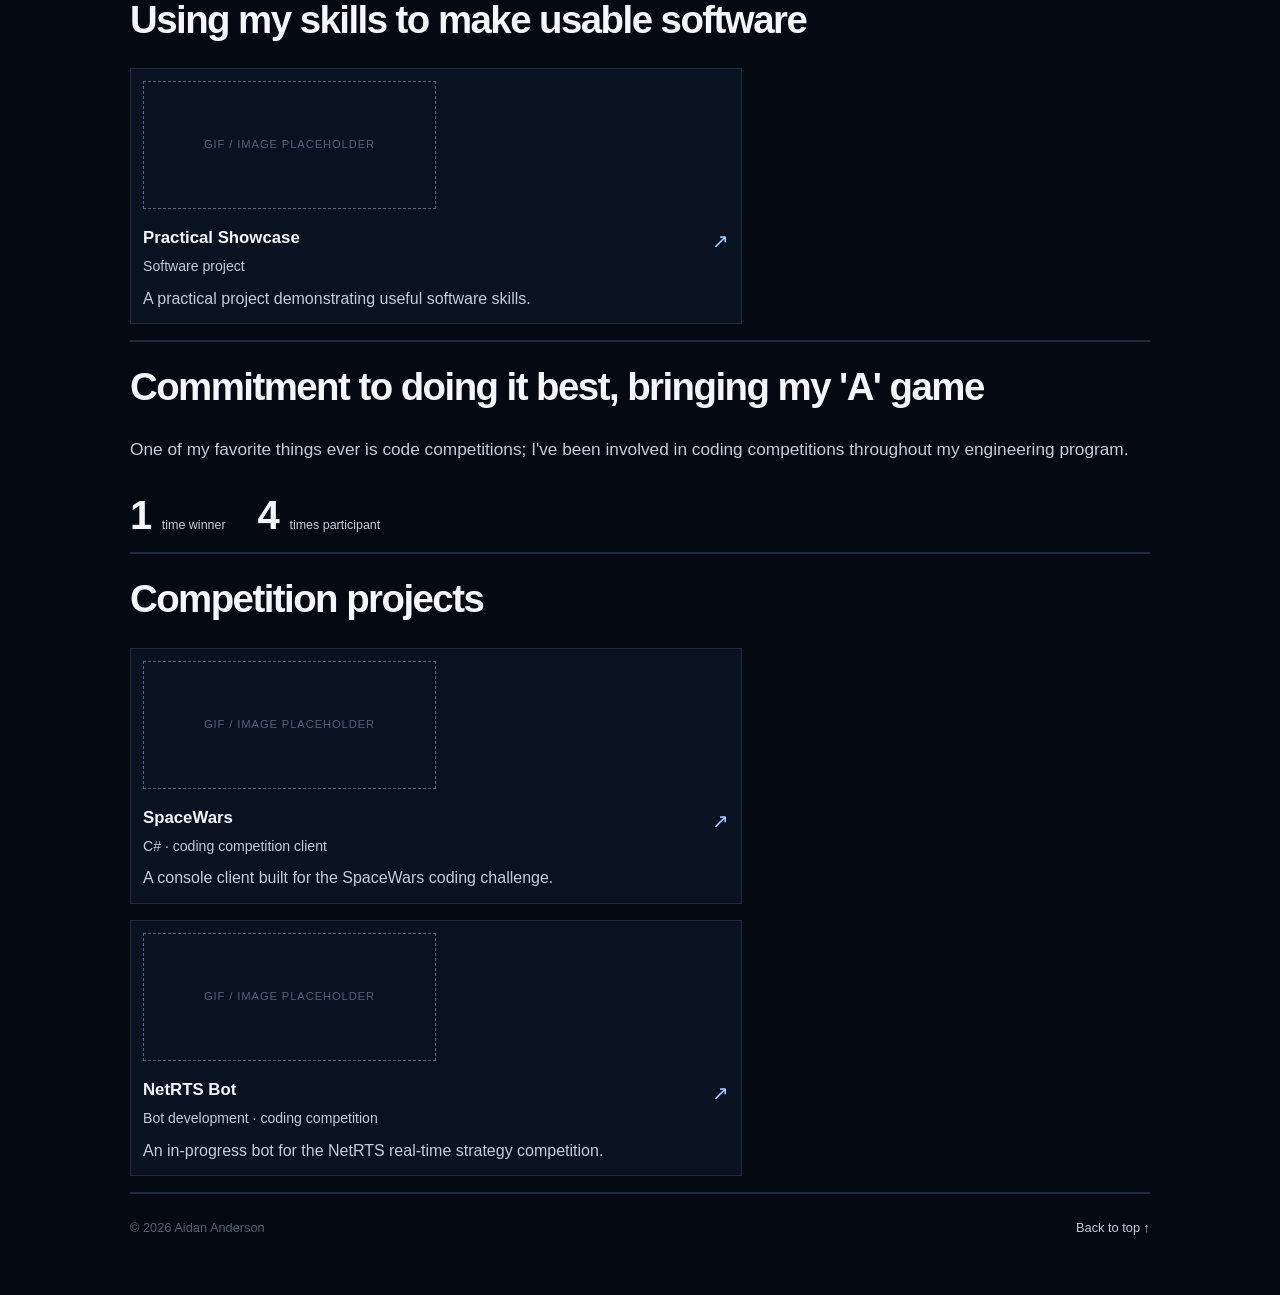
==== commit 69779e36: "styling jumpchess page" ====
--- a/index.html
+++ b/index.html
@@ -179,8 +179,8 @@
               <span class="arrow" aria-hidden="true">↗</span>
             </a>
             <a class="project-card project-card-three" href="projects/project-three.html">
-              <span class="project-media"><img src="projects/media/gamesandfrontpagejumpchess.png"
-                  alt="JumpChess current games page screenshot" /></span>
+              <span class="project-media"><img src="projects/media/jumpchessgame.png"
+                  alt="JumpChess board during a game screenshot" /></span>
               <span class="project-card-copy">
                 <strong>JumpChess</strong>
                 <small>C# · chess project</small>
